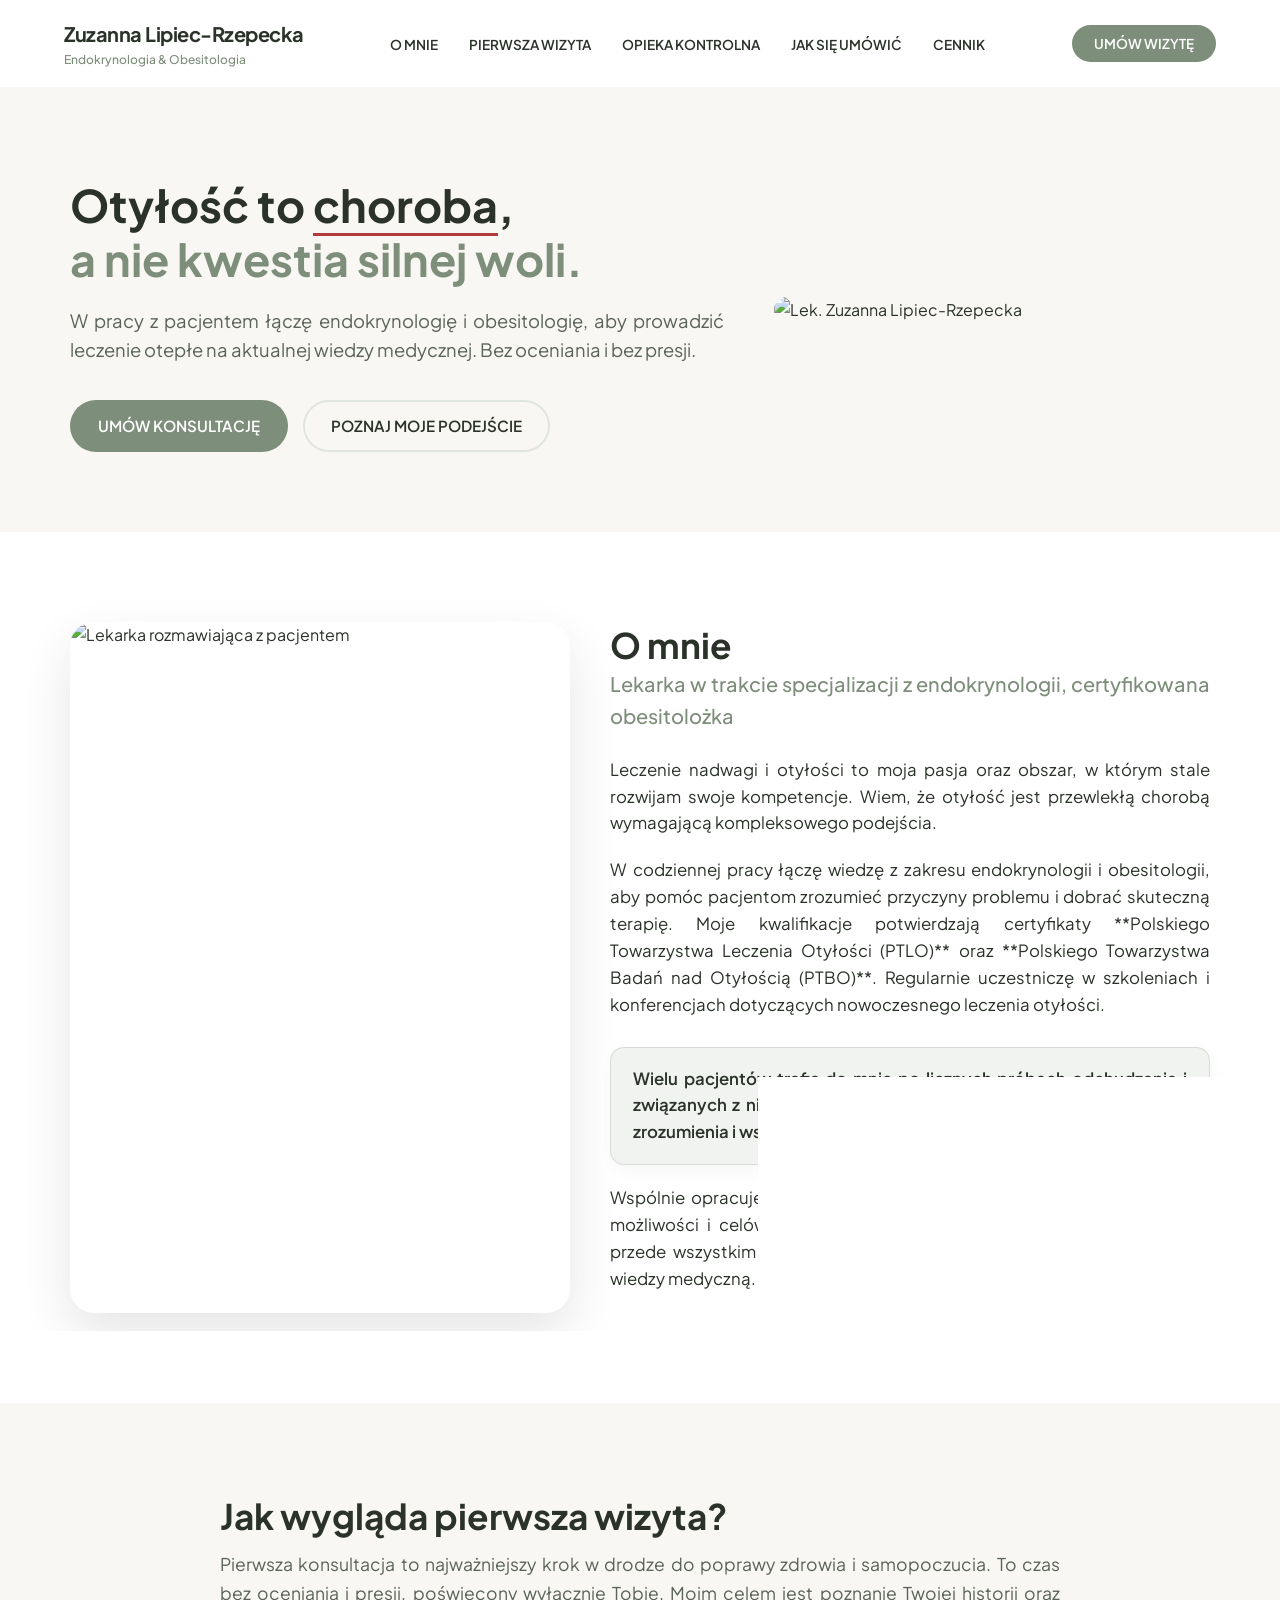
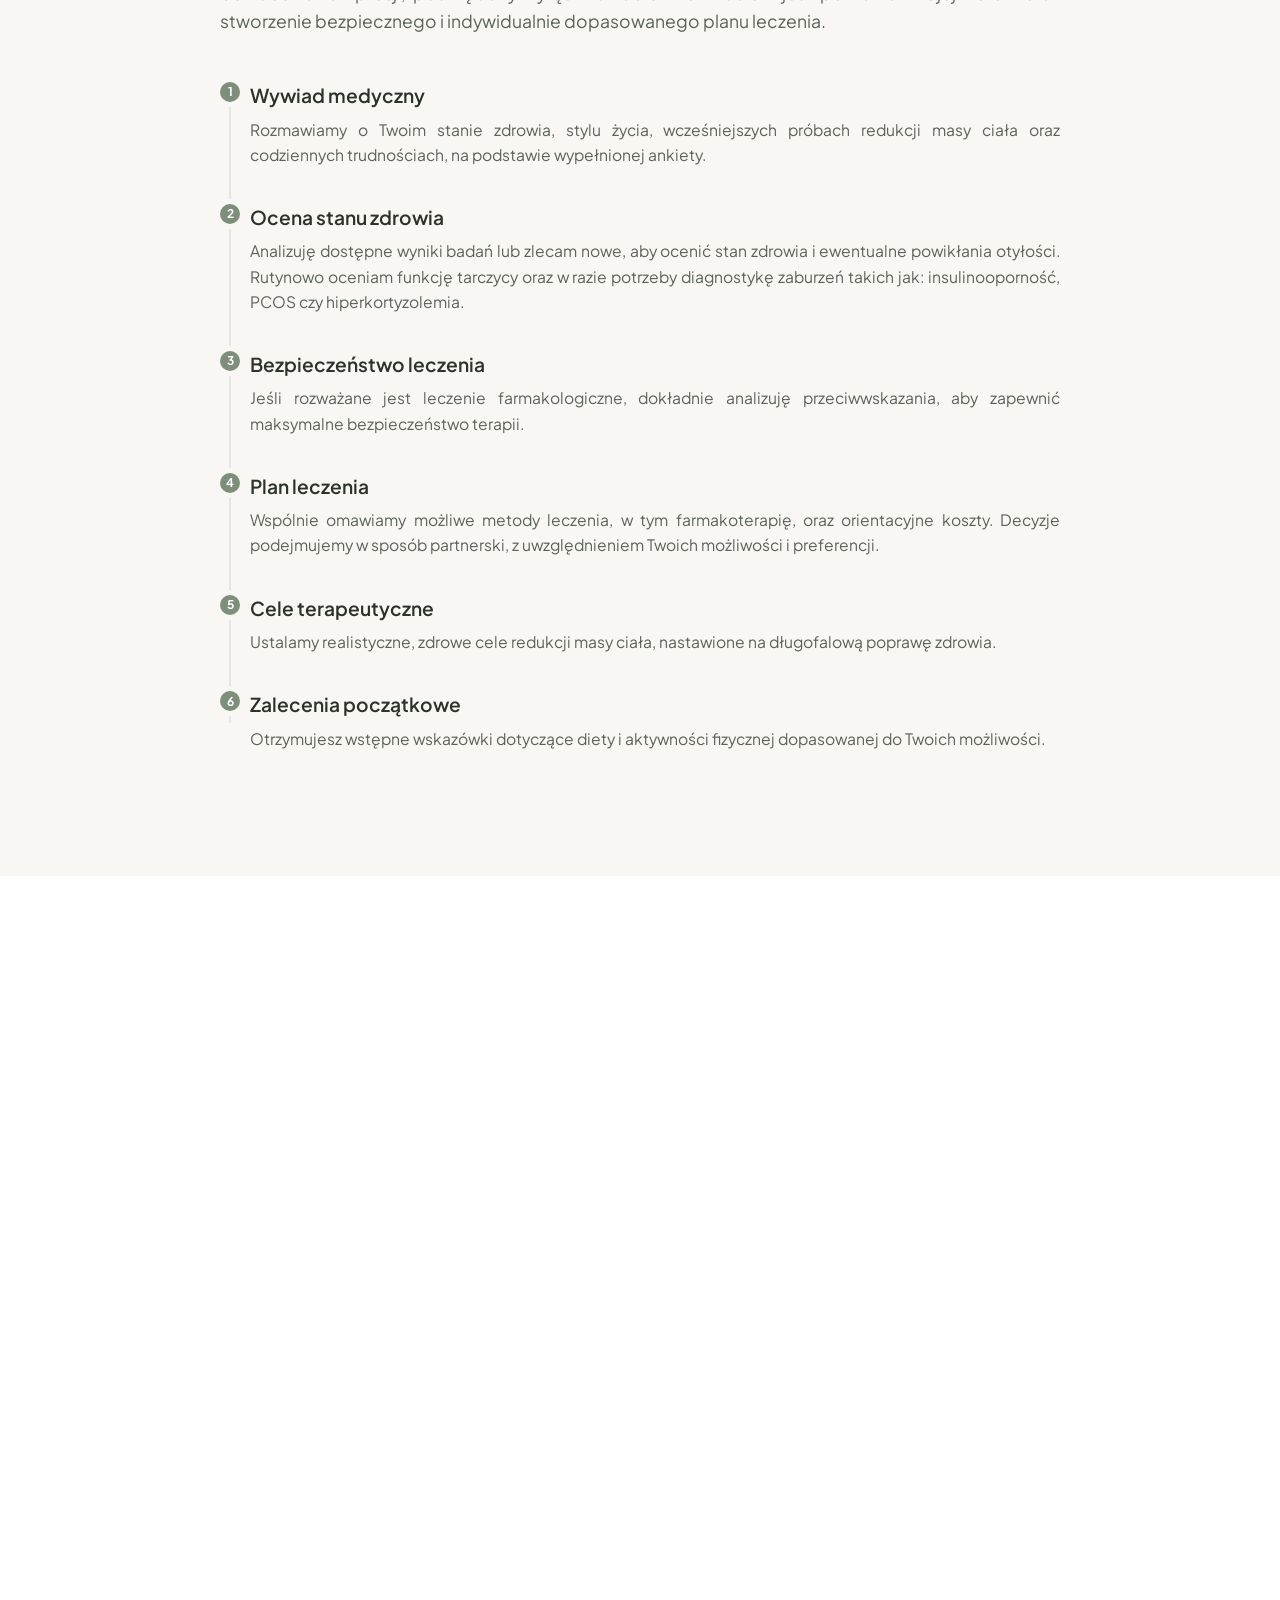
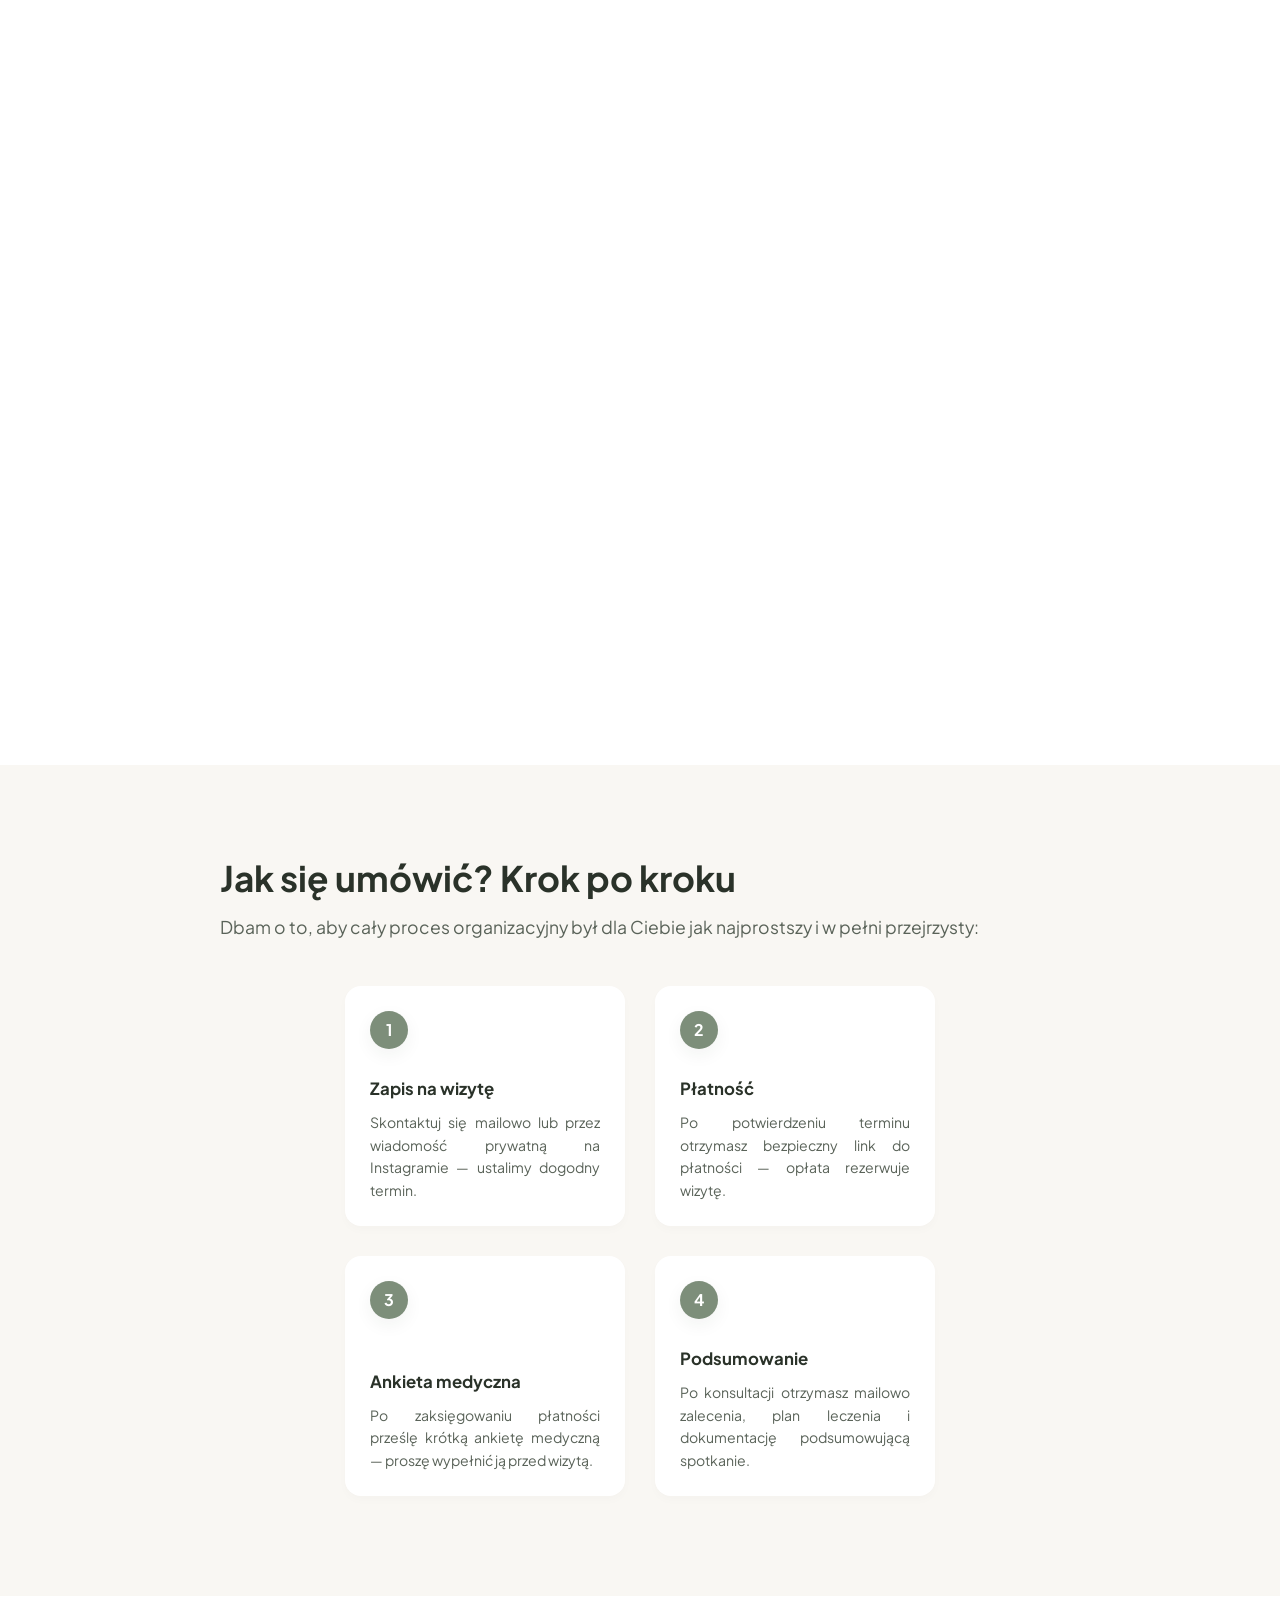
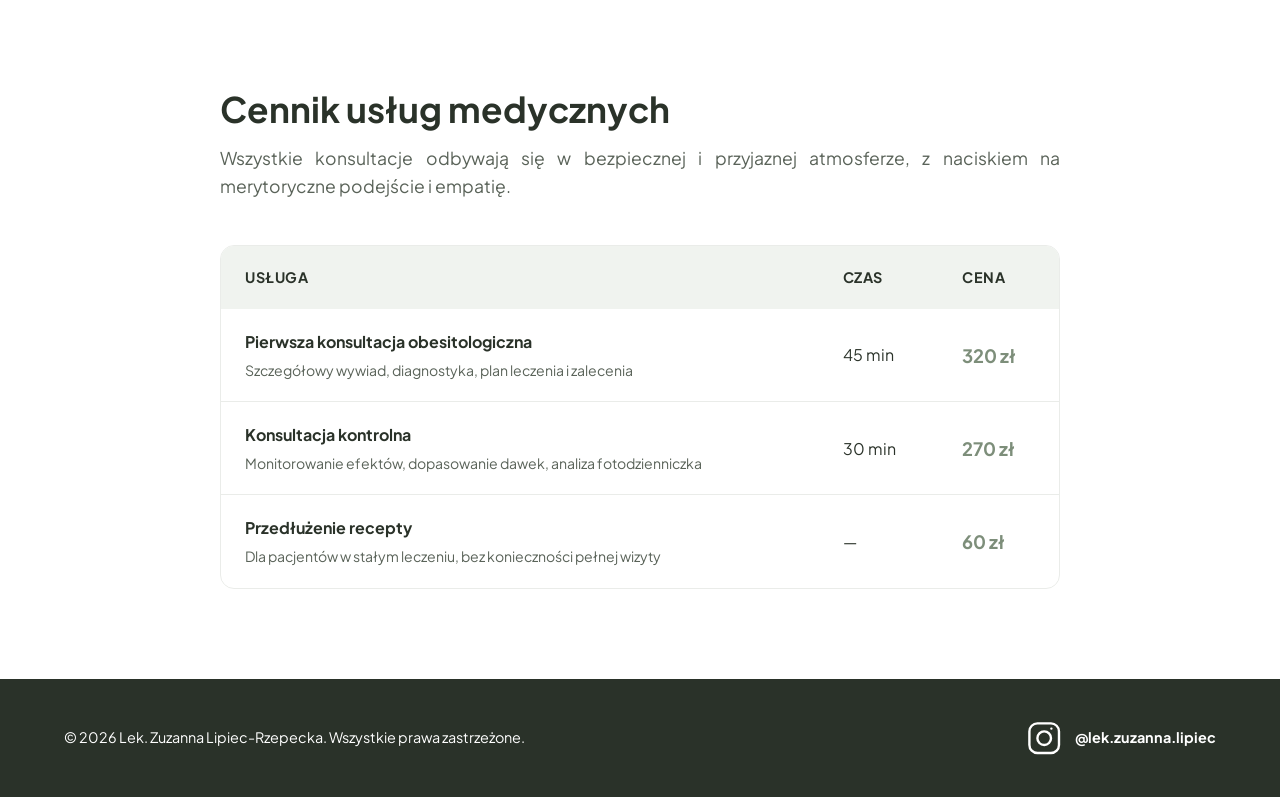
==== index.html @ a67c66d4 "Initial commit" ====
<!DOCTYPE html>
<html lang="pl">
<head>
    <meta charset="UTF-8">
    <meta name="viewport" content="width=device-width, initial-scale=1.0">
    <title>Lek. Zuzanna Lipiec-Rzepecka - Gabinet Leczenia Otyłości</title>
    <link rel="stylesheet" href="style.css">
    <!-- Nowoczesna, minimalistyczna czcionka -->
    <link href="https://fonts.googleapis.com/css2?family=Plus+Jakarta+Sans:wght@300;400;500;600;700&display=swap" rel="stylesheet">
</head>
<body>
    <div id="top"></div>

    <!-- NAWIGACJA (NAVBAR) -->
    <header class="navbar">
        <a href="#top" class="logo-link">
            <div class="logo">
                <span class="logo-main">Zuzanna Lipiec-Rzepecka</span>
                <span class="logo-sub">Endokrynologia & Obesitologia</span>
            </div>
        </a>
        <nav class="nav-links">
            <a href="#o-mnie">O MNIE</a>
            <a href="#pierwsza-wizyta">PIERWSZA WIZYTA</a>
            <a href="#wizyty-kontrolne">OPIEKA KONTROLNA</a>
            <a href="#jak-sie-umowic">JAK SIĘ UMÓWIĆ</a>
            <a href="#cennik">CENNIK</a>
        </nav>
        <button class="btn-cta alert-trigger" data-message="Napisz wiadomość na profilu @lek.zuzanna.lipiec lub wyślij e-mail, aby ustalić termin wizyty!">
            UMÓW WIZYTĘ
        </button>
    </header>

    <!-- HERO SECTION -->
    <section class="hero">
        <div class="hero-container">
            <div class="hero-text">
                <h1 class="reveal-heading">Otyłość to <span class="hero-keyword">choroba</span>,<br><span class="accent-text">a nie kwestia silnej woli.</span></h1>
                <p class="hero-subtitle">W pracy z pacjentem łączę endokrynologię i obesitologię, aby prowadzić leczenie otepłe na aktualnej wiedzy medycznej. Bez oceniania i bez presji.</p>
                <div class="hero-buttons">
                    <a href="#jak-sie-umowic" class="btn-main">UMÓW KONSULTACJĘ</a>
                    <a href="#o-mnie" class="btn-secondary">POZNAJ MOJE PODEJŚCIE</a>
                </div>
            </div>
            <div class="hero-image-box">
                <div class="image-bg-shape"></div>
                <!-- Uniwersalne zdjęcie medyczne / gabinetowe premium -->
                <img src="https://images.unsplash.com/photo-1559839734-2b71ea197ec2?auto=format&fit=crop&q=80&w=800" alt="Lek. Zuzanna Lipiec-Rzepecka" class="hero-img">
            </div>
        </div>
    </section>

    <!-- O MNIE SECTION -->
    <section id="o-mnie" class="about">
        <div class="about-container">
            <div class="about-image-box">
                <img src="https://images.unsplash.com/photo-1515378791036-0648a3ef77b2?auto=format&fit=crop&q=80&w=900" alt="Lekarka rozmawiająca z pacjentem" class="about-img">
            </div>
            <div class="about-text">
                <div>
                    <h2>O mnie</h2>
                    <h3>Lekarka w trakcie specjalizacji z endokrynologii, certyfikowana obesitolożka</h3>
                    
                    <p>Leczenie nadwagi i otyłości to moja pasja oraz obszar, w którym stale rozwijam swoje kompetencje. Wiem, że otyłość jest przewlekłą chorobą wymagającą kompleksowego podejścia.</p>
                    
                    <p>W codziennej pracy łączę wiedzę z zakresu endokrynologii i obesitologii, aby pomóc pacjentom zrozumieć przyczyny problemu i dobrać skuteczną terapię. Moje kwalifikacje potwierdzają certyfikaty **Polskiego Towarzystwa Leczenia Otyłości (PTLO)** oraz **Polskiego Towarzystwa Badań nad Otyłością (PTBO)**. Regularnie uczestniczę w szkoleniach i konferencjach dotyczących nowoczesnego leczenia otyłości.</p>
                </div>
                <div>
                    <p class="about-highlight">Wielu pacjentów trafia do mnie po licznych próbach odchudzania i związanych z nimi rozczarowaniach, dlatego stawiam na atmosferę zrozumienia i współpracy.</p>
                    
                    <p>Wspólnie opracujemy plan leczenia dopasowany do Twojego stylu życia, możliwości i celów. Moim celem jest nie tylko redukcja masy ciała, ale przede wszystkim poprawa zdrowia i jakości życia w oparciu o aktualną wiedzy medyczną.</p>
                </div>
            </div>
        </div>
    </section>

    <!-- PIERWSZA WIZYTA SECTION -->
    <section id="pierwsza-wizyta" class="first-visit">
        <div class="container-narrow">
            <div class="section-header">
                <h2>Jak wygląda pierwsza wizyta?</h2>
                <p class="section-lead">Pierwsza konsultacja to najważniejszy krok w drodze do poprawy zdrowia i samopoczucia. To czas bez oceniania i presji, poświęcony wyłącznie Tobie. Moim celem jest poznanie Twojej historii oraz stworzenie bezpiecznego i indywidualnie dopasowanego planu leczenia.</p>
            </div>

            <div class="timeline">
                <div class="timeline-item">
                    <div class="timeline-num">1</div>
                    <div class="timeline-content">
                        <h3>Wywiad medyczny</h3>
                        <p>Rozmawiamy o Twoim stanie zdrowia, stylu życia, wcześniejszych próbach redukcji masy ciała oraz codziennych trudnościach, na podstawie wypełnionej ankiety.</p>
                    </div>
                </div>

                <div class="timeline-item">
                    <div class="timeline-num">2</div>
                    <div class="timeline-content">
                        <h3>Ocena stanu zdrowia</h3>
                        <p>Analizuję dostępne wyniki badań lub zlecam nowe, aby ocenić stan zdrowia i ewentualne powikłania otyłości. Rutynowo oceniam funkcję tarczycy oraz w razie potrzeby diagnostykę zaburzeń takich jak: insulinooporność, PCOS czy hiperkortyzolemia.</p>
                    </div>
                </div>

                <div class="timeline-item">
                    <div class="timeline-num">3</div>
                    <div class="timeline-content">
                        <h3>Bezpieczeństwo leczenia</h3>
                        <p>Jeśli rozważane jest leczenie farmakologiczne, dokładnie analizuję przeciwwskazania, aby zapewnić maksymalne bezpieczeństwo terapii.</p>
                    </div>
                </div>

                <div class="timeline-item">
                    <div class="timeline-num">4</div>
                    <div class="timeline-content">
                        <h3>Plan leczenia</h3>
                        <p>Wspólnie omawiamy możliwe metody leczenia, w tym farmakoterapię, oraz orientacyjne koszty. Decyzje podejmujemy w sposób partnerski, z uwzględnieniem Twoich możliwości i preferencji.</p>
                    </div>
                </div>

                <div class="timeline-item">
                    <div class="timeline-num">5</div>
                    <div class="timeline-content">
                        <h3>Cele terapeutyczne</h3>
                        <p>Ustalamy realistyczne, zdrowe cele redukcji masy ciała, nastawione na długofalową poprawę zdrowia.</p>
                    </div>
                </div>

                <div class="timeline-item">
                    <div class="timeline-num">6</div>
                    <div class="timeline-content">
                        <h3>Zalecenia początkowe</h3>
                        <p>Otrzymujesz wstępne wskazówki dotyczące diety i aktywności fizycznej dopasowanej do Twoich możliwości.</p>
                    </div>
                </div>
            </div>
        </div>
    </section>

    <!-- WIZYTY KONTROLNE SECTION -->
    <section id="wizyty-kontrolne" class="controls">
        <div class="container-wide">
            <div class="section-header text-center">
                <h2>Konsultacje kontrolne – jak wygląda dalsza opieka?</h2>
                <p class="section-lead max-600">Leczenie otyłości to proces, który nie kończy się na jednej wizycie. To droga, w której krok po kroku towarzyszę Ci w osiąganiu trwałej zmiany zdrowia i samopoczucia.</p>
            </div>

            <div class="controls-grid">
                <div class="control-card">
                    <h4>Śledzimy Twoje postępy</h4>
                    <p>Patrzymy nie tylko na kilogramy, ale przede wszystkim na realne zmiany w sylwetce, zdrowiu i samopoczuciu.</p>
                </div>
                <div class="control-card">
                    <h4>Dopasowujemy leczenie do Ciebie</h4>
                    <p>Jeśli stosujemy leczenie farmakologiczne, na bieżąco oceniamy jego efekty i w razie potrzeby dostosowujemy dawki leków.</p>
                </div>
                <div class="control-card">
                    <h4>Dbamy o bezpieczeństwo i komfort</h4>
                    <p>Rozmawiamy o tym, jak się czujesz i reagujemy na wszystko, co wymaga uwagi, tak abyś czuł/a się zaopiekowany/a na każdym etapie.</p>
                </div>
                <div class="control-card">
                    <h4>Pracujemy nad nawykami</h4>
                    <p>Wspólnie przyglądamy się Twojemu stylowi życia i jedzeniu w praktyce, często korzystając ze zdjęć posiłków, bez oceniania, za to z konkretnym wsparciem.</p>
                </div>
                <div class="control-card">
                    <h4>Wspieramy Cię w ruchu</h4>
                    <p>Pomagamy znaleźć formę aktywności, która pasuje do Twojego życia, możliwości i tego, jak się czujesz.</p>
                </div>
                <div class="control-card">
                    <h4>Kontrolujemy wyniki badań</h4>
                    <p>Dbamy o to, aby cały proces był bezpieczny i oparty na aktualnym stanie Twojego zdrowia jeśli zachodzi taka potrzeba.</p>
                </div>
            </div>

            <!-- CZAS TRWANIA I CZĘSTOTLIWOŚĆ -->
            <div class="duration-box">
                <div class="duration-col">
                    <h5>Jak długo trwa leczenie?</h5>
                    <p>Choroba otyłościowa to schorzenie przewlekłe. Proces bezpiecznej redukcji masy ciała oraz stabilizacji metabolizmu wymaga czasu, dlatego pełny proces leczenia trwa zwykle <strong>co najmniej 12 miesięcy</strong>.</p>
                </div>
                <div class="duration-col">
                    <h5>Jak często się spotykamy?</h5>
                    <p>Częstotliwość wizyt jest zawsze dobierana w pełni indywidualnie. Standardowo na początku drogi spotykamy się <strong>co 4 tygodnie</strong>, a po ustabilizowaniu dawek leków i wypracowaniu pierwszych nawyków, wizyty odbywają się rzadziej – <strong>co około 2-3 miesiące</strong>.</p>
                </div>
            </div>
        </div>
    </section>

    <!-- JAK SIĘ UMÓWIĆ SECTION -->
    <section id="jak-sie-umowic" class="steps-to-book">
        <div class="container-narrow">
            <div class="section-header text-center">
                <h2>Jak się umówić? Krok po kroku</h2>
                <p class="section-lead">Dbam o to, aby cały proces organizacyjny był dla Ciebie jak najprostszy i w pełni przejrzysty:</p>
            </div>

            <div class="booking-steps">
                <div class="b-step">
                    <div class="b-text">
                        <h6>Zapis na wizytę</h6>
                        <p>Skontaktuj się mailowo lub przez wiadomość prywatną na Instagramie — ustalimy dogodny termin.</p>
                    </div>
                </div>
                <div class="b-step">
                    <div class="b-text">
                        <h6>Płatność</h6>
                        <p>Po potwierdzeniu terminu otrzymasz bezpieczny link do płatności — opłata rezerwuje wizytę.</p>
                    </div>
                </div>
                <div class="b-step">
                    <div class="b-text">
                        <h6>Ankieta medyczna</h6>
                        <p>Po zaksięgowaniu płatności prześlę krótką ankietę medyczną — proszę wypełnić ją przed wizytą.</p>
                    </div>
                </div>
                <div class="b-step">
                    <div class="b-text">
                        <h6>Podsumowanie</h6>
                        <p>Po konsultacji otrzymasz mailowo zalecenia, plan leczenia i dokumentację podsumowującą spotkanie.</p>
                    </div>
                </div>
            </div>
        </div>
    </section>

    <!-- CENNIK SECTION -->
    <section id="cennik" class="pricing">
        <div class="container-narrow">
            <div class="section-header text-center">
                <h2>Cennik usług medycznych</h2>
                <p class="section-lead">Wszystkie konsultacje odbywają się w bezpiecznej i przyjaznej atmosferze, z naciskiem na merytoryczne podejście i empatię.</p>
            </div>

            <div class="table-wrapper">
                <table class="pricing-table">
                    <thead>
                        <tr>
                            <th>Usługa</th>
                            <th>Czas</th>
                            <th>Cena</th>
                        </tr>
                    </thead>
                    <tbody>
                        <tr>
                            <td>
                                <strong>Pierwsza konsultacja obesitologiczna</strong>
                                <span class="table-desc">Szczegółowy wywiad, diagnostyka, plan leczenia i zalecenia</span>
                            </td>
                            <td>45 min</td>
                            <td class="price-cell">320 zł</td>
                        </tr>
                        <tr>
                            <td>
                                <strong>Konsultacja kontrolna</strong>
                                <span class="table-desc">Monitorowanie efektów, dopasowanie dawek, analiza fotodzienniczka</span>
                            </td>
                            <td>30 min</td>
                            <td class="price-cell">270 zł</td>
                        </tr>
                        <tr>
                            <td>
                                <strong>Przedłużenie recepty</strong>
                                <span class="table-desc">Dla pacjentów w stałym leczeniu, bez konieczności pełnej wizyty</span>
                            </td>
                            <td>—</td>
                            <td class="price-cell">60 zł</td>
                        </tr>
                    </tbody>
                </table>
            </div>
        </div>
    </section>

    <!-- STOPKA -->
    <footer class="footer">
        <p>&copy; 2026 Lek. Zuzanna Lipiec-Rzepecka. Wszystkie prawa zastrzeżone.</p>
        <a href="https://www.instagram.com/lek.zuzanna.lipiec/" target="_blank" rel="noopener noreferrer" class="instagram-badge">
            <span class="ig-icon" aria-hidden="true">
                <svg width="24" height="24" viewBox="0 0 24 24" fill="none" xmlns="http://www.w3.org/2000/svg">
                    <path d="M7.75 2h8.5A5.75 5.75 0 0 1 22 7.75v8.5A5.75 5.75 0 0 1 16.25 22h-8.5A5.75 5.75 0 0 1 2 16.25v-8.5A5.75 5.75 0 0 1 7.75 2Zm0 1.5A4.25 4.25 0 0 0 3.5 7.75v8.5A4.25 4.25 0 0 0 7.75 20.5h8.5a4.25 4.25 0 0 0 4.25-4.25v-8.5A4.25 4.25 0 0 0 16.25 3.5h-8.5Zm8.75 1.75a.75.75 0 1 1 0 1.5.75.75 0 0 1 0-1.5ZM12 7a5 5 0 1 1 0 10 5 5 0 0 1 0-10Zm0 1.5a3.5 3.5 0 1 0 0 7 3.5 3.5 0 0 0 0-7Z" fill="currentColor"/>
                </svg>
            </span>
            <span>
                <span class="ig-handle">@lek.zuzanna.lipiec</span>
            </span>
        </a>
    </footer>

    <script src="script.js"></script>
</body>
</html>
---- style.css ----
/* ZASADY OGÓLNE I RESET */
* {
    margin: 0;
    padding: 0;
    box-sizing: border-box;
}

:root {
    --sage-green: #7D8E7A;       /* Główny szałwiowy */
    --sage-light: #F0F3EF;       /* Bardzo jasny szałwiowy na tła */
    --warm-beige: #F9F7F3;       /* Beżowy tła hero i sekcji */
    --text-dark: #2A3229;        /* Ciemny grafit z nutą zieleni */
    --text-muted: #5A6359;       /* Stonowany jasny tekst */
    --white: #FFFFFF;
}

html {
    scroll-behavior: smooth;
}

body {
    font-family: 'Plus Jakarta Sans', sans-serif;
    background-color: var(--white);
    color: var(--text-dark);
    line-height: 1.6;
    -webkit-font-smoothing: antialiased;
}

/* KONTENERY */
.container-narrow {
    max-width: 840px;
    margin: 0 auto;
}

.container-wide {
    max-width: 1140px;
    margin: 0 auto;
}

/* SEKTA / HEADER ELEMENTY */
.section-header {
    margin-bottom: 45px;
}

.text-center {
    text-align: center;
}

.section-tag {
    display: block;
    font-size: 0.8rem;
    font-weight: 700;
    color: var(--sage-green);
    letter-spacing: 2px;
    margin-bottom: 8px;
    text-transform: uppercase;
}

h2 {
    font-size: 2.2rem;
    font-weight: 700;
    line-height: 1.3;
    color: var(--text-dark);
}

.section-lead {
    font-size: 1.1rem;
    color: var(--text-muted);
    margin-top: 12px;
}

/* Center section headings globally */
section h2,
section h3,
.section-header h2,
.section-header h3 {
    text-align: center;
}

.max-600 {
    max-width: 650px;
    margin-left: auto;
    margin-right: auto;
}

/* NAVBAR */
.navbar {
    display: flex;
    justify-content: space-between;
    align-items: center;
    padding: 18px 5%;
    background-color: var(--white);
    position: sticky;
    top: 0;
    z-index: 1000;
    border-bottom: 1px solid rgba(0,0,0,0.04);
}

a.logo-link {
    display: inline-flex;
    flex-direction: column;
    text-decoration: none;
    color: inherit;
    cursor: pointer;
}

.logo {
    display: flex;
    flex-direction: column;
}

.logo-main,
.logo-sub {
    cursor: default;
}

.logo-main {
    font-size: 1.25rem;
    font-weight: 700;
    color: var(--text-dark);
    letter-spacing: -0.5px;
}

.logo-sub {
    font-size: 0.75rem;
    color: var(--sage-green);
    font-weight: 500;
}

.nav-links a {
    text-decoration: none;
    color: var(--text-dark);
    font-size: 0.85rem;
    font-weight: 600;
    margin: 0 14px;
    transition: color 0.2s;
}

.nav-links a:hover {
    color: var(--sage-green);
}

/* BUTTONS */
button, .btn-main, .btn-secondary {
    font-family: inherit;
    font-weight: 600;
    border-radius: 30px;
    cursor: pointer;
    transition: all 0.25s ease;
    text-decoration: none;
    display: inline-block;
}

.btn-cta {
    background-color: var(--sage-green);
    color: var(--white);
    border: none;
    padding: 10px 22px;
    font-size: 0.85rem;
}

.btn-cta:hover {
    background-color: var(--text-dark);
}

.btn-main {
    background-color: var(--sage-green);
    color: var(--white);
    padding: 14px 28px;
    font-size: 0.95rem;
}

.btn-main:hover {
    background-color: var(--text-dark);
    transform: translateY(-1px);
}

.btn-secondary {
    background-color: transparent;
    color: var(--text-dark);
    border: 2px solid #E1E5E0;
    padding: 12px 26px;
    font-size: 0.95rem;
}

.btn-secondary:hover {
    background-color: #E1E5E0;
}

/* HERO SECTION */
.hero {
    background-color: var(--warm-beige);
    padding: 80px 5%;

}

@keyframes heroFadeIn {
    from {
        opacity: 0;
        transform: translateY(24px);
    }
    to {
        opacity: 1;
        transform: translateY(0);
    }
}

/* Reveal-on-scroll helpers (use JS to add .reveal--visible with stagger) */
.reveal-item {
    opacity: 0;
    transform: translateY(24px);
}

.reveal-item.reveal--visible {
    animation: heroFadeIn 0.85s ease-out forwards;
}

.hero-container {
    max-width: 1140px;
    margin: 0 auto;
    display: flex;
    align-items: center;
    gap: 50px;
}

.hero-text {
    flex: 1.2;
}

.hero-tag {
    font-size: 0.85rem;
    font-weight: 700;
    color: var(--sage-green);
    letter-spacing: 1.5px;
}

.hero-text h1 {
    font-size: 2.8rem;
    font-weight: 700;
    line-height: 1.2;
    margin-top: 10px;
    margin-bottom: 20px;
}

.hero-text .accent-text {
    color: var(--sage-green);
    opacity: 0;
    display: inline-block;
}

.hero-text .hero-keyword {
    position: relative;
    display: inline-block;
    font-weight: 700;
    color: var(--text-dark);
}

.hero-text .hero-keyword::after {
    content: '';
    position: absolute;
    left: 0;
    bottom: -4px;
    width: 100%;
    height: 3px;
    background: #B33A3A;
    transform: scaleX(0);
    transform-origin: left center;
    transition: transform 1s ease-out 0.85s;
    will-change: transform;
}

.hero-container.reveal--visible .hero-keyword::after {
    transform: scaleX(1);
}

.hero-text .accent-text.reveal--visible {
    animation: heroFadeIn 0.95s ease-out forwards;
}

.hero-container.reveal--visible {
    animation-duration: 1s;
}

.hero-subtitle {
    font-size: 1.15rem;
    color: var(--text-muted);
    margin-bottom: 35px;
}

.hero-buttons {
    display: flex;
    gap: 15px;
}

.hero-image-box {
    flex: 0.8;
    position: relative;
}

.hero-img {
    width: 100%;
    height: 400px;
    object-fit: cover;
    border-radius: 20px;
    z-index: 2;
    position: relative;
}



/* ABOUT SECTION */
.about {
    padding: 90px 5%;
    background-color: var(--white);
}

.about-container {
    display: grid;
    grid-template-columns: minmax(280px, 1fr) minmax(420px, 1.2fr);
    gap: 40px;
    max-width: 1140px;
    margin: 0 auto;
    align-items: stretch;
}

.about-image-box {
    display: flex;
    flex-direction: column;
    gap: 20px;
    align-items: stretch;
}

.about-img {
    width: 100%;
    display: block;
    border-radius: 24px;
    object-fit: cover;
    min-height: 420px;
    height: 100%;
    box-shadow: 0 22px 50px rgba(42, 50, 41, 0.12);
}

.about-text {
    text-align: justify;
}

.about-text h3 {
    font-size: 1.25rem;
    color: var(--sage-green);
    font-weight: 500;
    margin-bottom: 25px;
}

.about-text p {
    margin-bottom: 20px;
    color: var(--text-dark);
    font-size: 1.05rem;
}

@media (max-width: 900px) {
    .about-container {
        grid-template-columns: 1fr;
    }

    .about-img {
        min-height: 260px;
    }
}

/* Wyjustuj tekst w sekcjach (paragrafy, leady, listy, nagłówki) */
section h2,
section h3,
.section-header h2,
.section-header h3,
section p,
section .section-lead,
section li,
.hero-subtitle,
.about-text p,
.timeline-content p,
.b-text p,
.control-card p,
.section-lead {
    text-align: justify;
    text-justify: inter-word;
}

.about-highlight {
    font-weight: 600;
    margin: 28px 0;
    font-size: 1.06rem;
    display: block;
    width: 100%;
    box-sizing: border-box;
    padding: 18px 22px;
    border-radius: 14px;
    background-color: rgba(122,139,115,0.10); /* głębsza szałwia */
    color: var(--text-dark);
    border: 1px solid rgba(122,139,115,0.22);
    box-shadow: 0 6px 18px rgba(42,50,41,0.04);
    transition: transform 0.18s ease, box-shadow 0.18s ease;
}
.about-highlight:hover {
    transform: translateY(-3px);
    box-shadow: 0 12px 30px rgba(42,50,41,0.08);
}

/* Instagram Badge UI */
.instagram-badge {
    display: inline-flex;
    align-items: center;
    gap: 12px;
    padding: 0;
    margin: 0;
    max-width: none;
    color: var(--white);
    text-decoration: none;
}

.instagram-badge:hover {
    background-color: transparent;
    text-decoration: underline;
    color: #F4F4F4;
}

.ig-icon {
    display: inline-flex;
    align-items: center;
    justify-content: center;
    width: 2.4rem;
    height: 2.4rem;
    color: var(--white);
}

.ig-icon svg {
    width: 100%;
    height: 100%;
}

.ig-handle {
    display: block;
    font-weight: 700;
    color: var(--white);
}

.ig-followers {
    display: inline-block;
    font-size: 0.8rem;
    background-color: var(--sage-green);
    color: var(--white);
    padding: 2px 10px;
    border-radius: 20px;
    font-weight: 600;
    margin-bottom: 8px;
}

/* FIRST VISIT (TIMELINE) */
.first-visit {
    padding: 90px 5%;
    background-color: var(--warm-beige);
}

.timeline {
    position: relative;
    padding-left: 30px;
    margin-top: 40px;
}

.timeline::before {
    content: '';
    position: absolute;
    left: 9px;
    top: 5px;
    width: 2px;
    height: 95%;
    background-color: #E2E8E1;
}

.timeline-item {
    position: relative;
    margin-bottom: 35px;
}

.timeline-num {
    position: absolute;
    left: -30px;
    top: 2px;
    width: 20px;
    height: 20px;
    background-color: var(--sage-green);
    color: var(--white);
    border-radius: 50%;
    display: flex;
    align-items: center;
    justify-content: center;
    font-size: 0.75rem;
    font-weight: 700;
    box-shadow: 0 0 0 5px var(--warm-beige);
}

.timeline-content h3 {
    font-size: 1.2rem;
    font-weight: 600;
    margin-bottom: 6px;
}

.timeline-content p {
    color: var(--text-muted);
    font-size: 0.98rem;
}

/* CONTROLS (WIZYTY KONTROLNE) */
.controls {
    padding: 90px 5%;
    background-color: var(--white);
     max-width: 840px; /* Match the width of .about-text */
     margin: 0 auto; /* Center the controls section */
}

.controls-grid {
    display: grid;
    grid-template-columns: repeat(auto-fit, minmax(320px, 1fr));
    gap: 25px;
    margin-top: 40px;
}

.control-card {
    background-color: var(--sage-light);
    padding: 30px;
    border-radius: 16px;
    transition: transform 0.2s;
}

.control-card:hover {
    transform: translateY(-3px);
}

.control-card h4 {
    font-size: 1.15rem;
    font-weight: 700;
    margin-bottom: 10px;
}

.control-card p {
    font-size: 0.95rem;
    color: var(--text-muted);
}

/* DURATION BOX */
.duration-box {
    margin-top: 60px;
    background-color: var(--text-dark);
    color: var(--white);
    padding: 40px;
    border-radius: 20px;
    display: flex;
    gap: 40px;
}

.duration-col {
    flex: 1;
}

.duration-col h5 {
    font-size: 1.2rem;
    color: var(--sage-light);
    margin-bottom: 12px;
    font-weight: 600;
}

.duration-col p {
    font-size: 0.95rem;
    opacity: 0.9;
}

/* STEPS TO BOOK (JAK SIĘ UMÓWIĆ) */
.steps-to-book {
    padding: 90px 5%;
    background-color: var(--warm-beige);
}

.booking-steps {
    margin: 40px auto 0;
    width: min(100%, 1160px);
    display: grid;
    grid-template-columns: repeat(auto-fit, minmax(240px, 280px));
    justify-content: center;
    justify-items: center;
    gap: 30px;
    align-items: stretch;
    padding-bottom: 10px;
}

/* Numeracja kafelków (1,2,3...) */
.booking-steps {
    counter-reset: booking-step;
}

.b-step::before {
    counter-increment: booking-step;
    content: counter(booking-step);
    display: inline-flex;
    width: 38px;
    height: 38px;
    align-items: center;
    justify-content: center;
    border-radius: 50%;
    background: var(--sage-green);
    color: var(--white);
    font-weight: 700;
    margin-bottom: 12px;
    font-size: 1rem;
    box-shadow: 0 6px 18px rgba(42,50,41,0.06);
    align-self: flex-start;
}

.b-step {
    background: var(--white);
    padding: 25px;
    border-radius: 16px;
    box-shadow: 0 4px 10px rgba(0,0,0,0.02);
    display: flex;
    flex-direction: column;
    justify-content: space-between;
    width: 100%;
    min-height: 240px;
    text-align: left;
}

@media (max-width: 1200px) {
    .booking-steps {
        grid-template-columns: repeat(auto-fit, minmax(220px, 260px));
    }
}

@media (max-width: 900px) {
    .booking-steps {
        grid-template-columns: repeat(auto-fit, minmax(200px, 220px));
    }
}

.b-num {
    display: inline-block;
    font-size: 1.3rem;
    font-weight: 700;
    color: var(--sage-green);
    margin-bottom: 15px;
}

.b-text h6 {
    font-size: 1.05rem;
    font-weight: 700;
    margin-bottom: 8px;
}

.b-text p {
    font-size: 0.88rem;
    color: var(--text-muted);
}

/* Wyjustuj tekst w kafelkach z krokami */
.b-text {
    text-align: justify;
    text-justify: inter-word;
}

/* PRICING (CENNIK) */
.pricing {
    padding: 90px 5%;
    background-color: var(--white);
}

.table-wrapper {
    margin-top: 35px;
    border: 1px solid #EAECE9;
    border-radius: 14px;
    overflow: hidden;
}

.pricing-table {
    width: 100%;
    border-collapse: collapse;
    text-align: left;
}

.pricing-table th, .pricing-table td {
    padding: 20px 24px;
}

.pricing-table th {
    background-color: var(--sage-light);
    font-weight: 700;
    font-size: 0.9rem;
    text-transform: uppercase;
    letter-spacing: 0.5px;
}

.pricing-table tr {
    border-bottom: 1px solid #EAECE9;
}

.pricing-table tr:last-child {
    border-bottom: none;
}

.table-desc {
    display: block;
    font-size: 0.88rem;
    color: var(--text-muted);
    margin-top: 4px;
    font-weight: 400;
}

.price-cell {
    font-weight: 700;
    font-size: 1.15rem;
    color: var(--sage-green);
}

/* FOOTER */
.footer {
    background-color: var(--text-dark);
    color: var(--white);
    display: flex;
    justify-content: space-between;
    align-items: center;
    flex-wrap: wrap;
    gap: 20px;
    padding: 40px 5%;
    font-size: 0.9rem;
}

.footer p {
    margin: 0;
    text-align: left;
}

.footer .instagram-badge {
    margin: 0;
}

@media (max-width: 700px) {
    .footer {
        flex-direction: column;
        align-items: center;
        text-align: center;
    }

    .footer p {
        text-align: center;
    }

    .footer .instagram-badge {
        width: 100%;
        justify-content: center;
    }
}

/* MEDIA QUERIES (RESPONSYWNOŚĆ) */
@media (max-width: 900px) {
    .navbar {
        flex-direction: column;
        gap: 15px;
    }
    .nav-links {
        display: flex;
        flex-wrap: wrap;
        justify-content: center;
        gap: 10px;
    }
    .hero-container {
        flex-direction: column;
        text-align: center;
    }
    .hero-buttons {
        justify-content: center;
    }
    .duration-box {
        flex-direction: column;
        gap: 25px;
    }
}
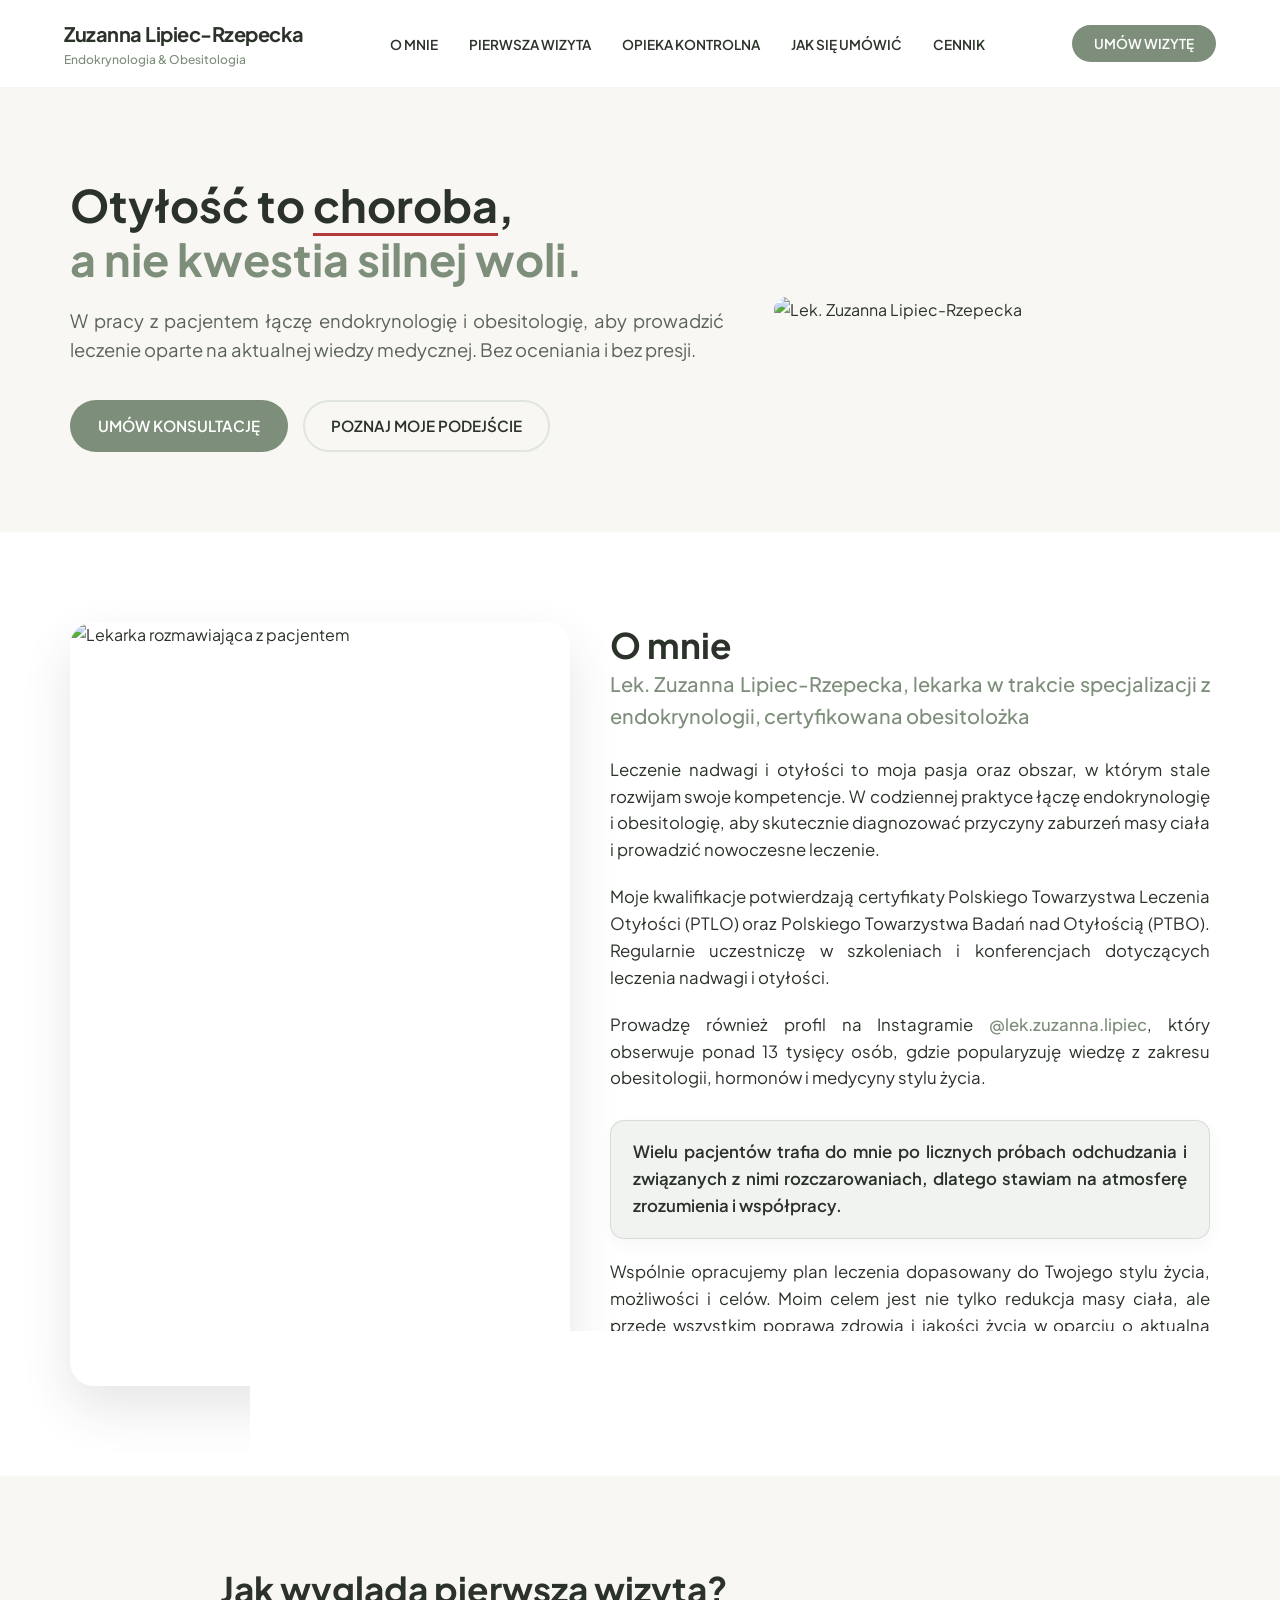
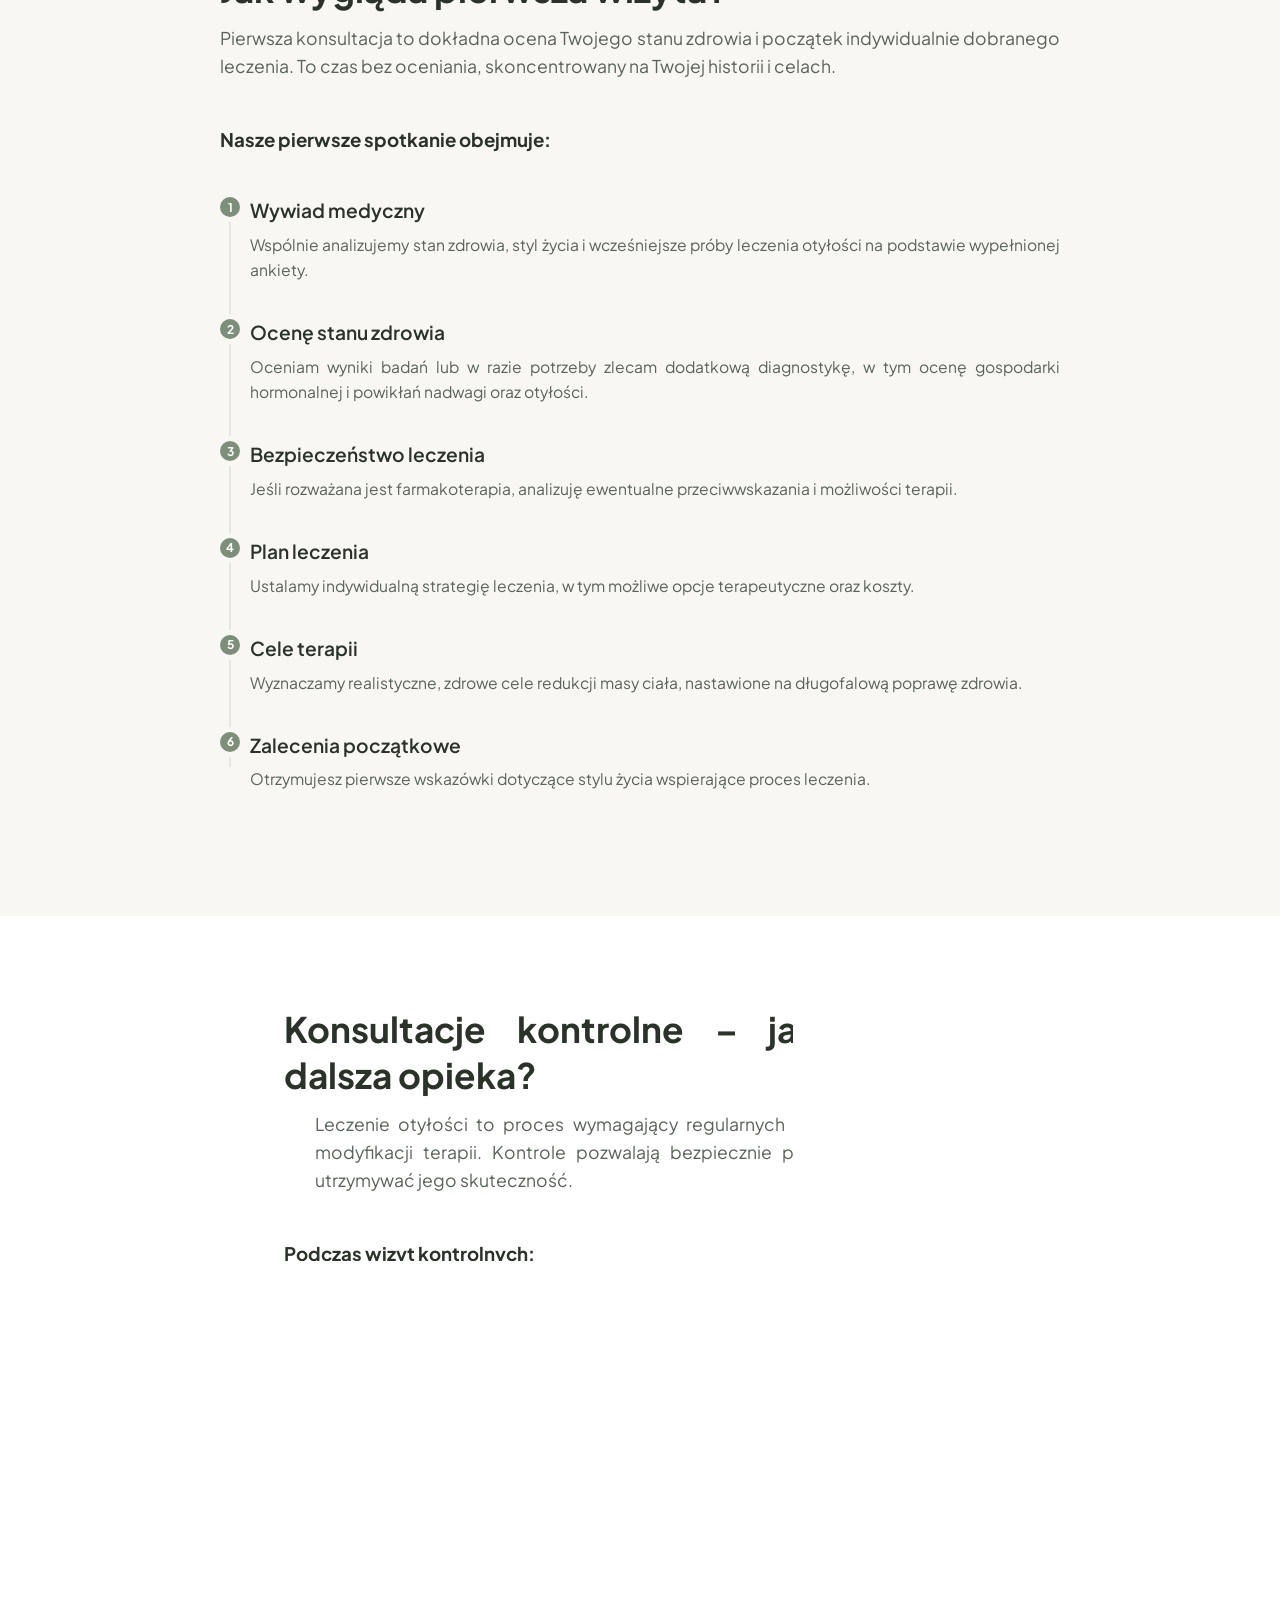
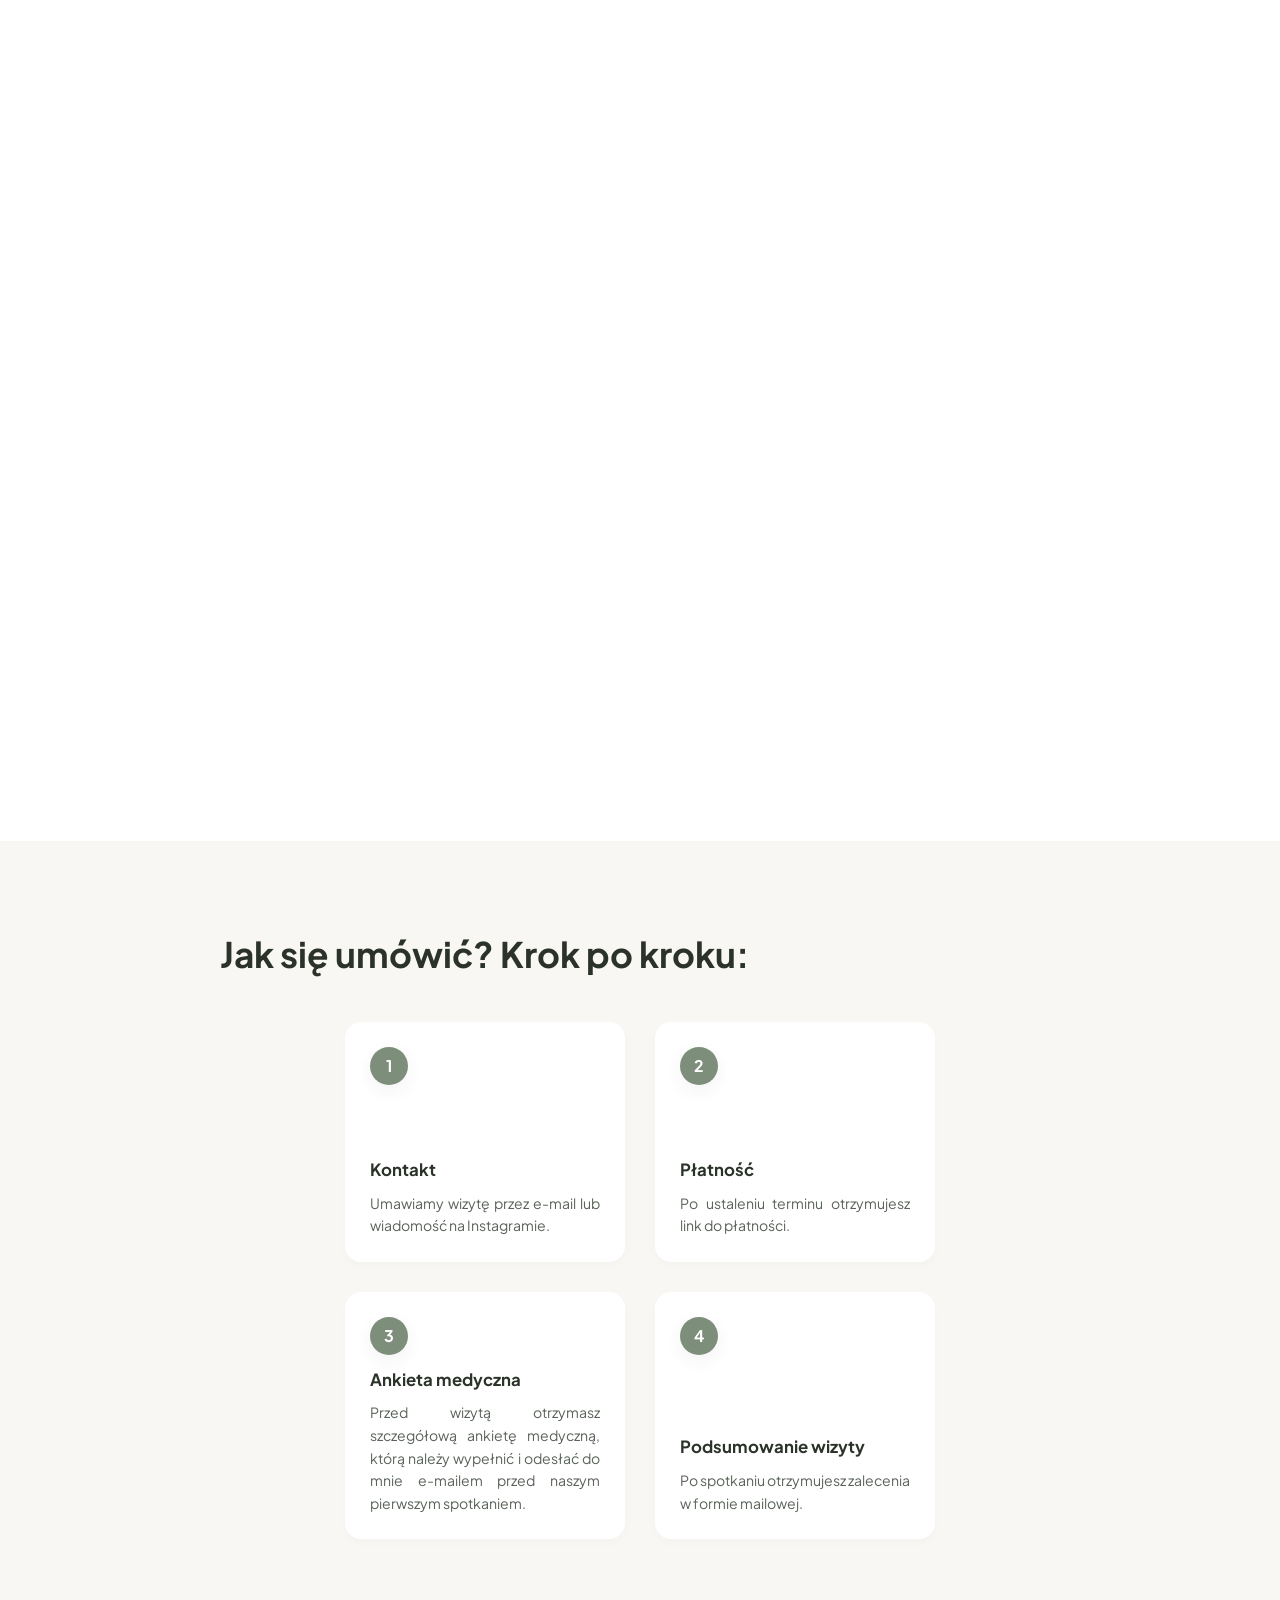
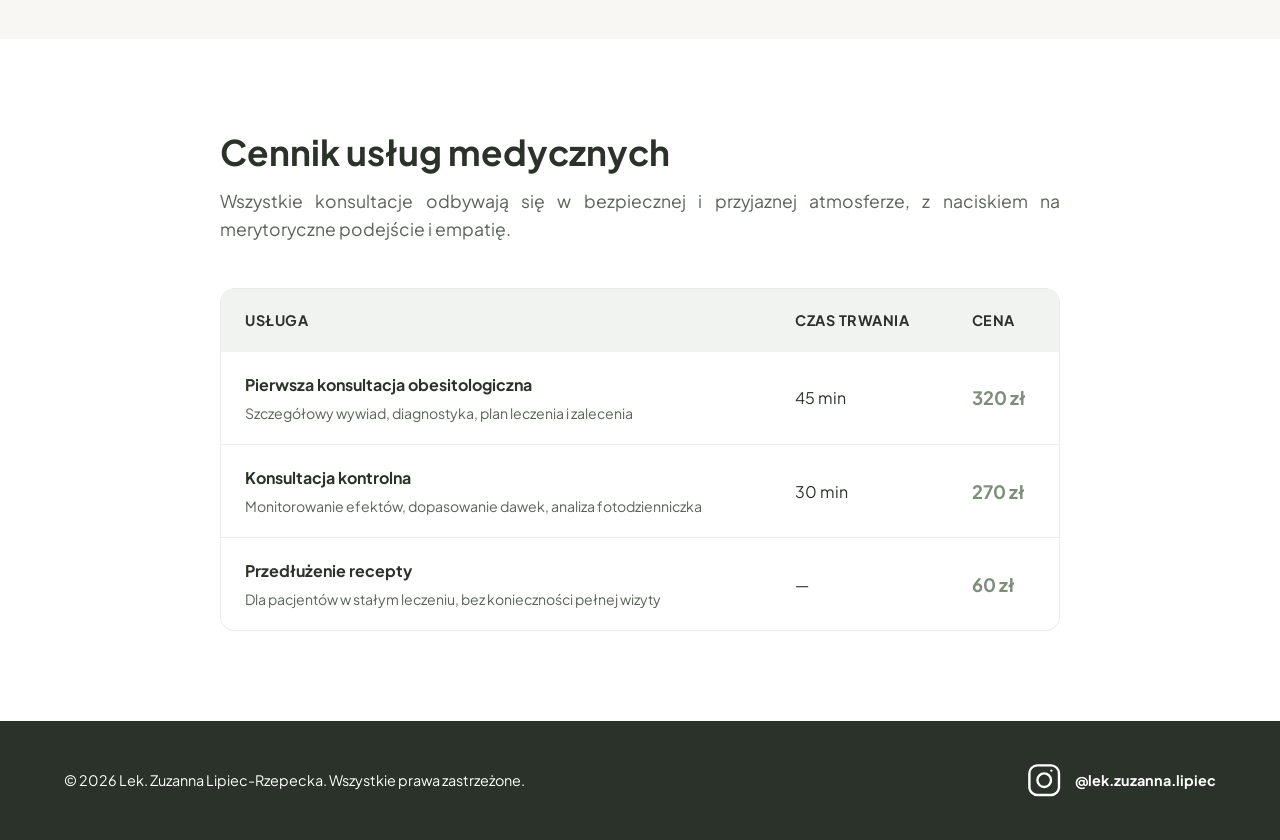
==== commit ab1db260: "Aktualizacja treści na stronie głównej" ====
--- a/index.html
+++ b/index.html
@@ -36,7 +36,7 @@
         <div class="hero-container">
             <div class="hero-text">
                 <h1 class="reveal-heading">Otyłość to <span class="hero-keyword">choroba</span>,<br><span class="accent-text">a nie kwestia silnej woli.</span></h1>
-                <p class="hero-subtitle">W pracy z pacjentem łączę endokrynologię i obesitologię, aby prowadzić leczenie otepłe na aktualnej wiedzy medycznej. Bez oceniania i bez presji.</p>
+                <p class="hero-subtitle">W pracy z pacjentem łączę endokrynologię i obesitologię, aby prowadzić leczenie oparte na aktualnej wiedzy medycznej. Bez oceniania i bez presji.</p>
                 <div class="hero-buttons">
                     <a href="#jak-sie-umowic" class="btn-main">UMÓW KONSULTACJĘ</a>
                     <a href="#o-mnie" class="btn-secondary">POZNAJ MOJE PODEJŚCIE</a>
@@ -59,16 +59,18 @@
             <div class="about-text">
                 <div>
                     <h2>O mnie</h2>
-                    <h3>Lekarka w trakcie specjalizacji z endokrynologii, certyfikowana obesitolożka</h3>
+                    <h3>Lek. Zuzanna Lipiec-Rzepecka, lekarka w trakcie specjalizacji z endokrynologii, certyfikowana obesitolożka</h3>
                     
-                    <p>Leczenie nadwagi i otyłości to moja pasja oraz obszar, w którym stale rozwijam swoje kompetencje. Wiem, że otyłość jest przewlekłą chorobą wymagającą kompleksowego podejścia.</p>
+                    <p>Leczenie nadwagi i otyłości to moja pasja oraz obszar, w którym stale rozwijam swoje kompetencje. W codziennej praktyce łączę endokrynologię i obesitologię, aby skutecznie diagnozować przyczyny zaburzeń masy ciała i prowadzić nowoczesne leczenie.</p>
                     
-                    <p>W codziennej pracy łączę wiedzę z zakresu endokrynologii i obesitologii, aby pomóc pacjentom zrozumieć przyczyny problemu i dobrać skuteczną terapię. Moje kwalifikacje potwierdzają certyfikaty **Polskiego Towarzystwa Leczenia Otyłości (PTLO)** oraz **Polskiego Towarzystwa Badań nad Otyłością (PTBO)**. Regularnie uczestniczę w szkoleniach i konferencjach dotyczących nowoczesnego leczenia otyłości.</p>
+                    <p>Moje kwalifikacje potwierdzają certyfikaty Polskiego Towarzystwa Leczenia Otyłości (PTLO) oraz Polskiego Towarzystwa Badań nad Otyłością (PTBO). Regularnie uczestniczę w szkoleniach i konferencjach dotyczących leczenia nadwagi i otyłości.</p>
+
+                    <p>Prowadzę również profil na Instagramie <a href="https://www.instagram.com/lek.zuzanna.lipiec/" target="_blank">@lek.zuzanna.lipiec</a>, który obserwuje ponad 13 tysięcy osób, gdzie popularyzuję wiedzę z zakresu obesitologii, hormonów i medycyny stylu życia.</p>
                 </div>
                 <div>
                     <p class="about-highlight">Wielu pacjentów trafia do mnie po licznych próbach odchudzania i związanych z nimi rozczarowaniach, dlatego stawiam na atmosferę zrozumienia i współpracy.</p>
                     
-                    <p>Wspólnie opracujemy plan leczenia dopasowany do Twojego stylu życia, możliwości i celów. Moim celem jest nie tylko redukcja masy ciała, ale przede wszystkim poprawa zdrowia i jakości życia w oparciu o aktualną wiedzy medyczną.</p>
+                    <p>Wspólnie opracujemy plan leczenia dopasowany do Twojego stylu życia, możliwości i celów. Moim celem jest nie tylko redukcja masy ciała, ale przede wszystkim poprawa zdrowia i jakości życia w oparciu o aktualną wiedzę medyczną.</p>
                 </div>
             </div>
         </div>
@@ -79,23 +81,24 @@
         <div class="container-narrow">
             <div class="section-header">
                 <h2>Jak wygląda pierwsza wizyta?</h2>
-                <p class="section-lead">Pierwsza konsultacja to najważniejszy krok w drodze do poprawy zdrowia i samopoczucia. To czas bez oceniania i presji, poświęcony wyłącznie Tobie. Moim celem jest poznanie Twojej historii oraz stworzenie bezpiecznego i indywidualnie dopasowanego planu leczenia.</p>
-            </div>
-
+                <p class="section-lead">Pierwsza konsultacja to dokładna ocena Twojego stanu zdrowia i początek indywidualnie dobranego leczenia. To czas bez oceniania, skoncentrowany na Twojej historii i celach.</p>
+            </div>
+
+            <h3>Nasze pierwsze spotkanie obejmuje:</h3>
             <div class="timeline">
                 <div class="timeline-item">
                     <div class="timeline-num">1</div>
                     <div class="timeline-content">
                         <h3>Wywiad medyczny</h3>
-                        <p>Rozmawiamy o Twoim stanie zdrowia, stylu życia, wcześniejszych próbach redukcji masy ciała oraz codziennych trudnościach, na podstawie wypełnionej ankiety.</p>
+                        <p>Wspólnie analizujemy stan zdrowia, styl życia i wcześniejsze próby leczenia otyłości na podstawie wypełnionej ankiety.</p>
                     </div>
                 </div>
 
                 <div class="timeline-item">
                     <div class="timeline-num">2</div>
                     <div class="timeline-content">
-                        <h3>Ocena stanu zdrowia</h3>
-                        <p>Analizuję dostępne wyniki badań lub zlecam nowe, aby ocenić stan zdrowia i ewentualne powikłania otyłości. Rutynowo oceniam funkcję tarczycy oraz w razie potrzeby diagnostykę zaburzeń takich jak: insulinooporność, PCOS czy hiperkortyzolemia.</p>
+                        <h3>Ocenę stanu zdrowia</h3>
+                        <p>Oceniam wyniki badań lub w razie potrzeby zlecam dodatkową diagnostykę, w tym ocenę gospodarki hormonalnej i powikłań nadwagi oraz otyłości.</p>
                     </div>
                 </div>
 
@@ -103,7 +106,7 @@
                     <div class="timeline-num">3</div>
                     <div class="timeline-content">
                         <h3>Bezpieczeństwo leczenia</h3>
-                        <p>Jeśli rozważane jest leczenie farmakologiczne, dokładnie analizuję przeciwwskazania, aby zapewnić maksymalne bezpieczeństwo terapii.</p>
+                        <p>Jeśli rozważana jest farmakoterapia, analizuję ewentualne przeciwwskazania i możliwości terapii.</p>
                     </div>
                 </div>
 
@@ -111,15 +114,15 @@
                     <div class="timeline-num">4</div>
                     <div class="timeline-content">
                         <h3>Plan leczenia</h3>
-                        <p>Wspólnie omawiamy możliwe metody leczenia, w tym farmakoterapię, oraz orientacyjne koszty. Decyzje podejmujemy w sposób partnerski, z uwzględnieniem Twoich możliwości i preferencji.</p>
+                        <p>Ustalamy indywidualną strategię leczenia, w tym możliwe opcje terapeutyczne oraz koszty.</p>
                     </div>
                 </div>
 
                 <div class="timeline-item">
                     <div class="timeline-num">5</div>
                     <div class="timeline-content">
-                        <h3>Cele terapeutyczne</h3>
-                        <p>Ustalamy realistyczne, zdrowe cele redukcji masy ciała, nastawione na długofalową poprawę zdrowia.</p>
+                        <h3>Cele terapii</h3>
+                        <p>Wyznaczamy realistyczne, zdrowe cele redukcji masy ciała, nastawione na długofalową poprawę zdrowia.</p>
                     </div>
                 </div>
 
@@ -127,7 +130,7 @@
                     <div class="timeline-num">6</div>
                     <div class="timeline-content">
                         <h3>Zalecenia początkowe</h3>
-                        <p>Otrzymujesz wstępne wskazówki dotyczące diety i aktywności fizycznej dopasowanej do Twoich możliwości.</p>
+                        <p>Otrzymujesz pierwsze wskazówki dotyczące stylu życia wspierające proces leczenia.</p>
                     </div>
                 </div>
             </div>
@@ -139,33 +142,34 @@
         <div class="container-wide">
             <div class="section-header text-center">
                 <h2>Konsultacje kontrolne – jak wygląda dalsza opieka?</h2>
-                <p class="section-lead max-600">Leczenie otyłości to proces, który nie kończy się na jednej wizycie. To droga, w której krok po kroku towarzyszę Ci w osiąganiu trwałej zmiany zdrowia i samopoczucia.</p>
-            </div>
-
+                <p class="section-lead max-600">Leczenie otyłości to proces wymagający regularnych wizyt i stopniowych modyfikacji terapii. Kontrole pozwalają bezpiecznie prowadzić leczenie i utrzymywać jego skuteczność.</p>
+            </div>
+
+            <h3>Podczas wizyt kontrolnych:</h3>
             <div class="controls-grid">
                 <div class="control-card">
-                    <h4>Śledzimy Twoje postępy</h4>
-                    <p>Patrzymy nie tylko na kilogramy, ale przede wszystkim na realne zmiany w sylwetce, zdrowiu i samopoczuciu.</p>
-                </div>
-                <div class="control-card">
-                    <h4>Dopasowujemy leczenie do Ciebie</h4>
+                    <h4>Monitorujemy postępy</h4>
+                    <p>Analizujemy zmiany masy ciała, obwodów i samopoczucia.</p>
+                </div>
+                <div class="control-card">
+                    <h4>Dopasowujemy leczenie</h4>
                     <p>Jeśli stosujemy leczenie farmakologiczne, na bieżąco oceniamy jego efekty i w razie potrzeby dostosowujemy dawki leków.</p>
                 </div>
                 <div class="control-card">
-                    <h4>Dbamy o bezpieczeństwo i komfort</h4>
-                    <p>Rozmawiamy o tym, jak się czujesz i reagujemy na wszystko, co wymaga uwagi, tak abyś czuł/a się zaopiekowany/a na każdym etapie.</p>
+                    <h4>Dbamy o bezpieczeństwo</h4>
+                    <p>Omawiamy reakcję organizmu i ewentualne działania niepożądane.</p>
                 </div>
                 <div class="control-card">
                     <h4>Pracujemy nad nawykami</h4>
                     <p>Wspólnie przyglądamy się Twojemu stylowi życia i jedzeniu w praktyce, często korzystając ze zdjęć posiłków, bez oceniania, za to z konkretnym wsparciem.</p>
                 </div>
                 <div class="control-card">
-                    <h4>Wspieramy Cię w ruchu</h4>
-                    <p>Pomagamy znaleźć formę aktywności, która pasuje do Twojego życia, możliwości i tego, jak się czujesz.</p>
+                    <h4>Wspieramy nawyki</h4>
+                    <p>Pracujemy nad stylem życia i sposobem odżywiania w realnych warunkach dnia codziennego. Analizujemy zdjęcia posiłków bez oceniania, za to z konkretnym wsparciem i wskazówkami.</p>
                 </div>
                 <div class="control-card">
                     <h4>Kontrolujemy wyniki badań</h4>
-                    <p>Dbamy o to, aby cały proces był bezpieczny i oparty na aktualnym stanie Twojego zdrowia jeśli zachodzi taka potrzeba.</p>
+                    <p>Dbam o to, aby cały proces był bezpieczny i oparty na aktualnym stanie Twojego zdrowia, dlatego jeśli jest taka potrzeba to zlecam i analizuję badania kontrolne.</p>
                 </div>
             </div>
 
@@ -177,7 +181,7 @@
                 </div>
                 <div class="duration-col">
                     <h5>Jak często się spotykamy?</h5>
-                    <p>Częstotliwość wizyt jest zawsze dobierana w pełni indywidualnie. Standardowo na początku drogi spotykamy się <strong>co 4 tygodnie</strong>, a po ustabilizowaniu dawek leków i wypracowaniu pierwszych nawyków, wizyty odbywają się rzadziej – <strong>co około 2-3 miesiące</strong>.</p>
+                    <p>Na początku wizyty odbywają się zazwyczaj co 4 tygodnie. W miarę stabilizacji leczenia - <strong>co 2–3 miesiące</strong>. Częstotliwość zawsze dostosowujemy indywidualnie.</p>
                 </div>
             </div>
         </div>
@@ -187,33 +191,32 @@
     <section id="jak-sie-umowic" class="steps-to-book">
         <div class="container-narrow">
             <div class="section-header text-center">
-                <h2>Jak się umówić? Krok po kroku</h2>
-                <p class="section-lead">Dbam o to, aby cały proces organizacyjny był dla Ciebie jak najprostszy i w pełni przejrzysty:</p>
+                <h2>Jak się umówić? Krok po kroku:</h2>
             </div>
 
             <div class="booking-steps">
                 <div class="b-step">
                     <div class="b-text">
-                        <h6>Zapis na wizytę</h6>
-                        <p>Skontaktuj się mailowo lub przez wiadomość prywatną na Instagramie — ustalimy dogodny termin.</p>
+                        <h6>Kontakt</h6>
+                        <p>Umawiamy wizytę przez e-mail lub wiadomość na Instagramie.</p>
                     </div>
                 </div>
                 <div class="b-step">
                     <div class="b-text">
                         <h6>Płatność</h6>
-                        <p>Po potwierdzeniu terminu otrzymasz bezpieczny link do płatności — opłata rezerwuje wizytę.</p>
+                        <p>Po ustaleniu terminu otrzymujesz link do płatności.</p>
                     </div>
                 </div>
                 <div class="b-step">
                     <div class="b-text">
                         <h6>Ankieta medyczna</h6>
-                        <p>Po zaksięgowaniu płatności prześlę krótką ankietę medyczną — proszę wypełnić ją przed wizytą.</p>
-                    </div>
-                </div>
-                <div class="b-step">
-                    <div class="b-text">
-                        <h6>Podsumowanie</h6>
-                        <p>Po konsultacji otrzymasz mailowo zalecenia, plan leczenia i dokumentację podsumowującą spotkanie.</p>
+                        <p>Przed wizytą otrzymasz szczegółową ankietę medyczną, którą należy wypełnić i odesłać do mnie e-mailem przed naszym pierwszym spotkaniem.</p>
+                    </div>
+                </div>
+                <div class="b-step">
+                    <div class="b-text">
+                        <h6>Podsumowanie wizyty</h6>
+                        <p>Po spotkaniu otrzymujesz zalecenia w formie mailowej.</p>
                     </div>
                 </div>
             </div>
@@ -233,7 +236,7 @@
                     <thead>
                         <tr>
                             <th>Usługa</th>
-                            <th>Czas</th>
+                            <th>Czas trwania</th>
                             <th>Cena</th>
                         </tr>
                     </thead>
--- a/style.css
+++ b/style.css
@@ -625,6 +625,11 @@
     width: 100%;
     min-height: 240px;
     text-align: left;
+    transition: transform 0.2s ease;
+}
+
+.b-step:hover {
+    transform: translateY(-3px);
 }
 
 @media (max-width: 1200px) {
@@ -739,6 +744,18 @@
     margin: 0;
 }
 
+/* Styl dla linków Instagram w tekście */
+a[href*="instagram.com"] {
+    color: var(--sage-green);
+    text-decoration: none;
+    transition: color 0.3s ease;
+    font-weight: 500;
+}
+
+a[href*="instagram.com"]:hover {
+    color: var(--text-dark);
+}
+
 @media (max-width: 700px) {
     .footer {
         flex-direction: column;
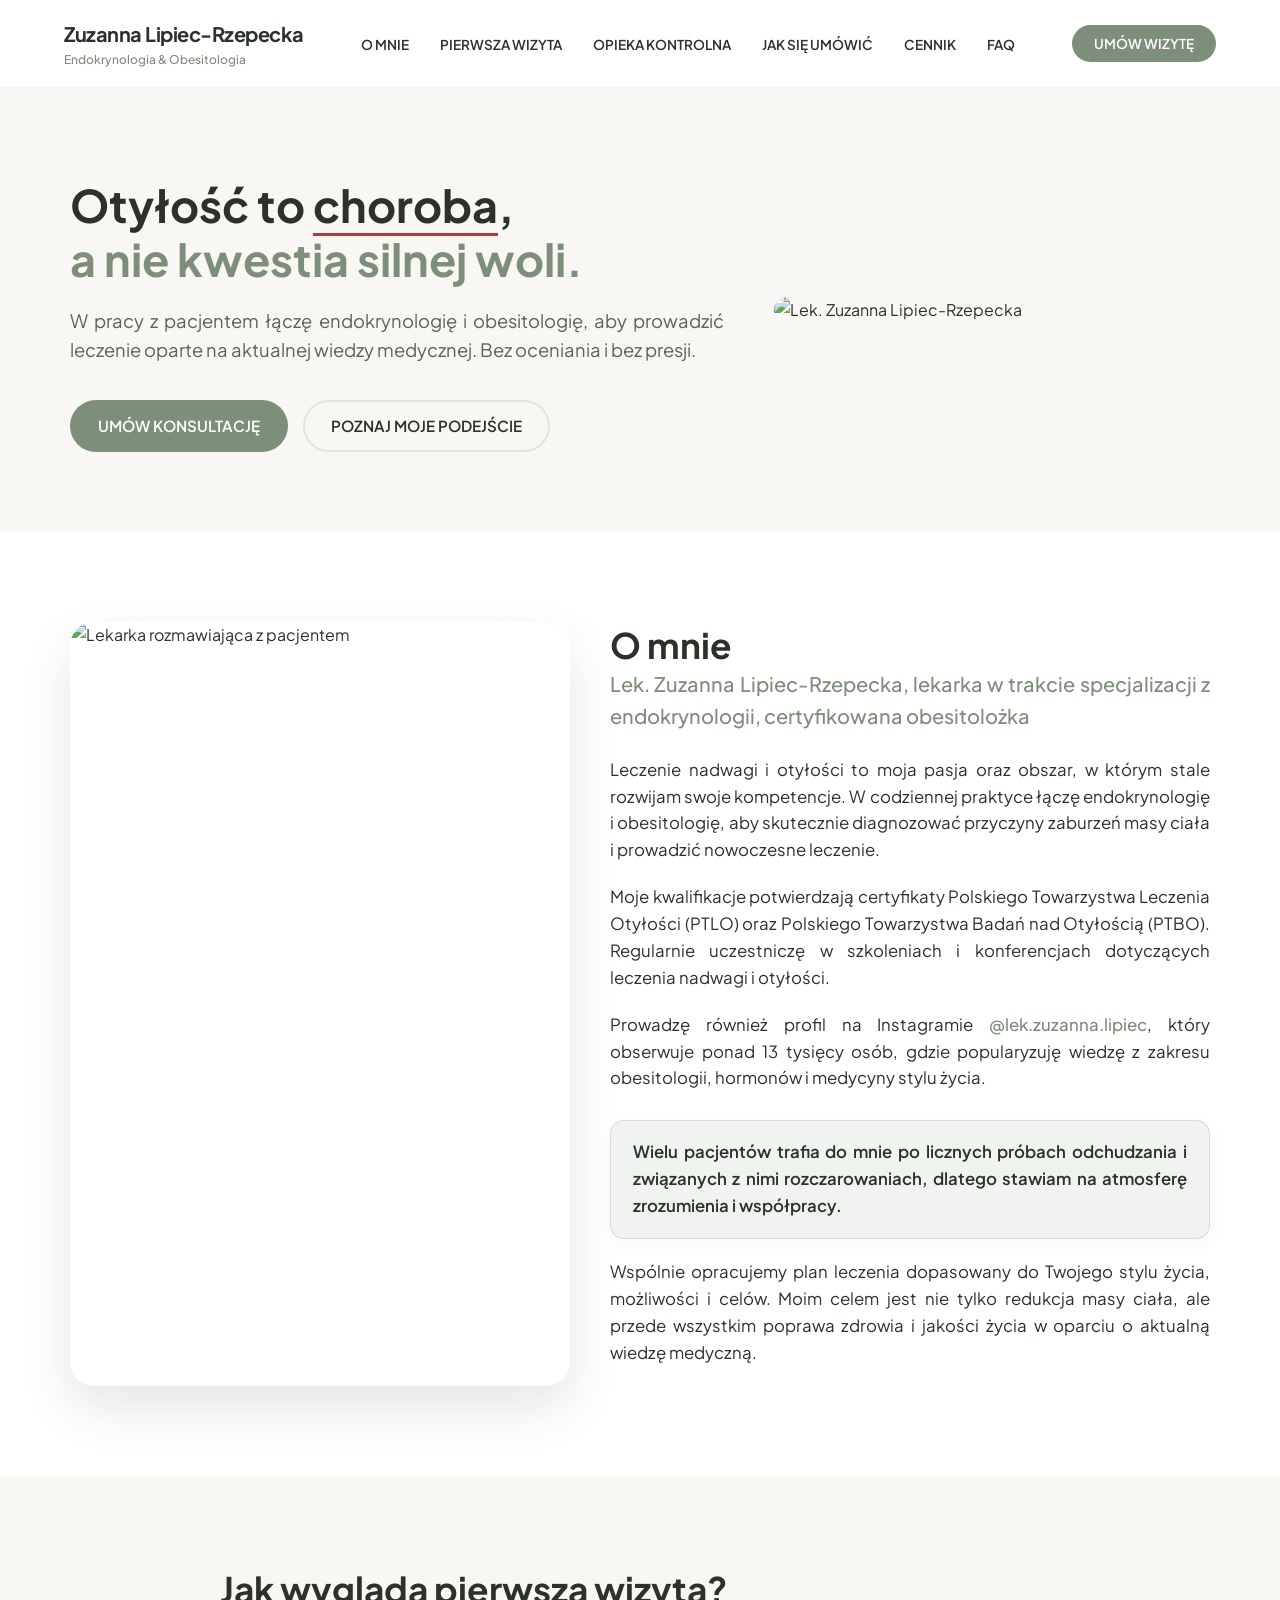
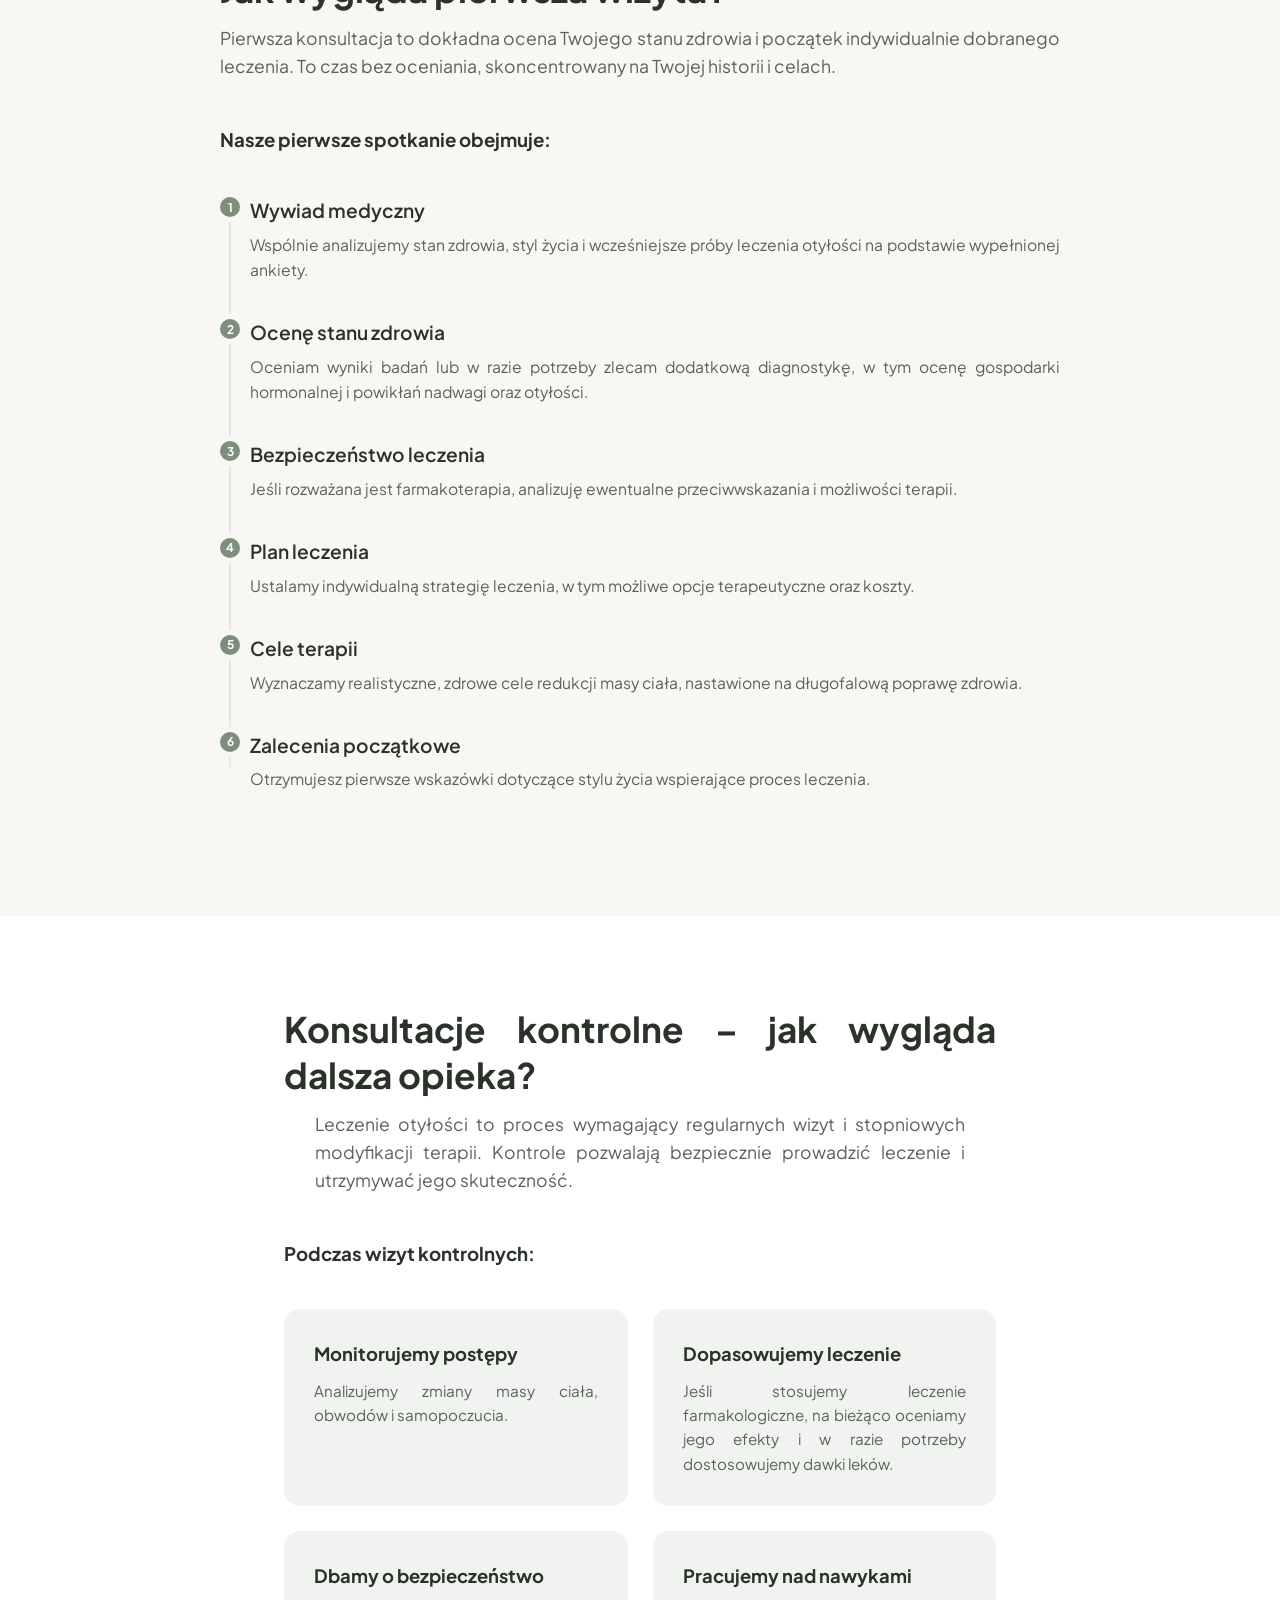
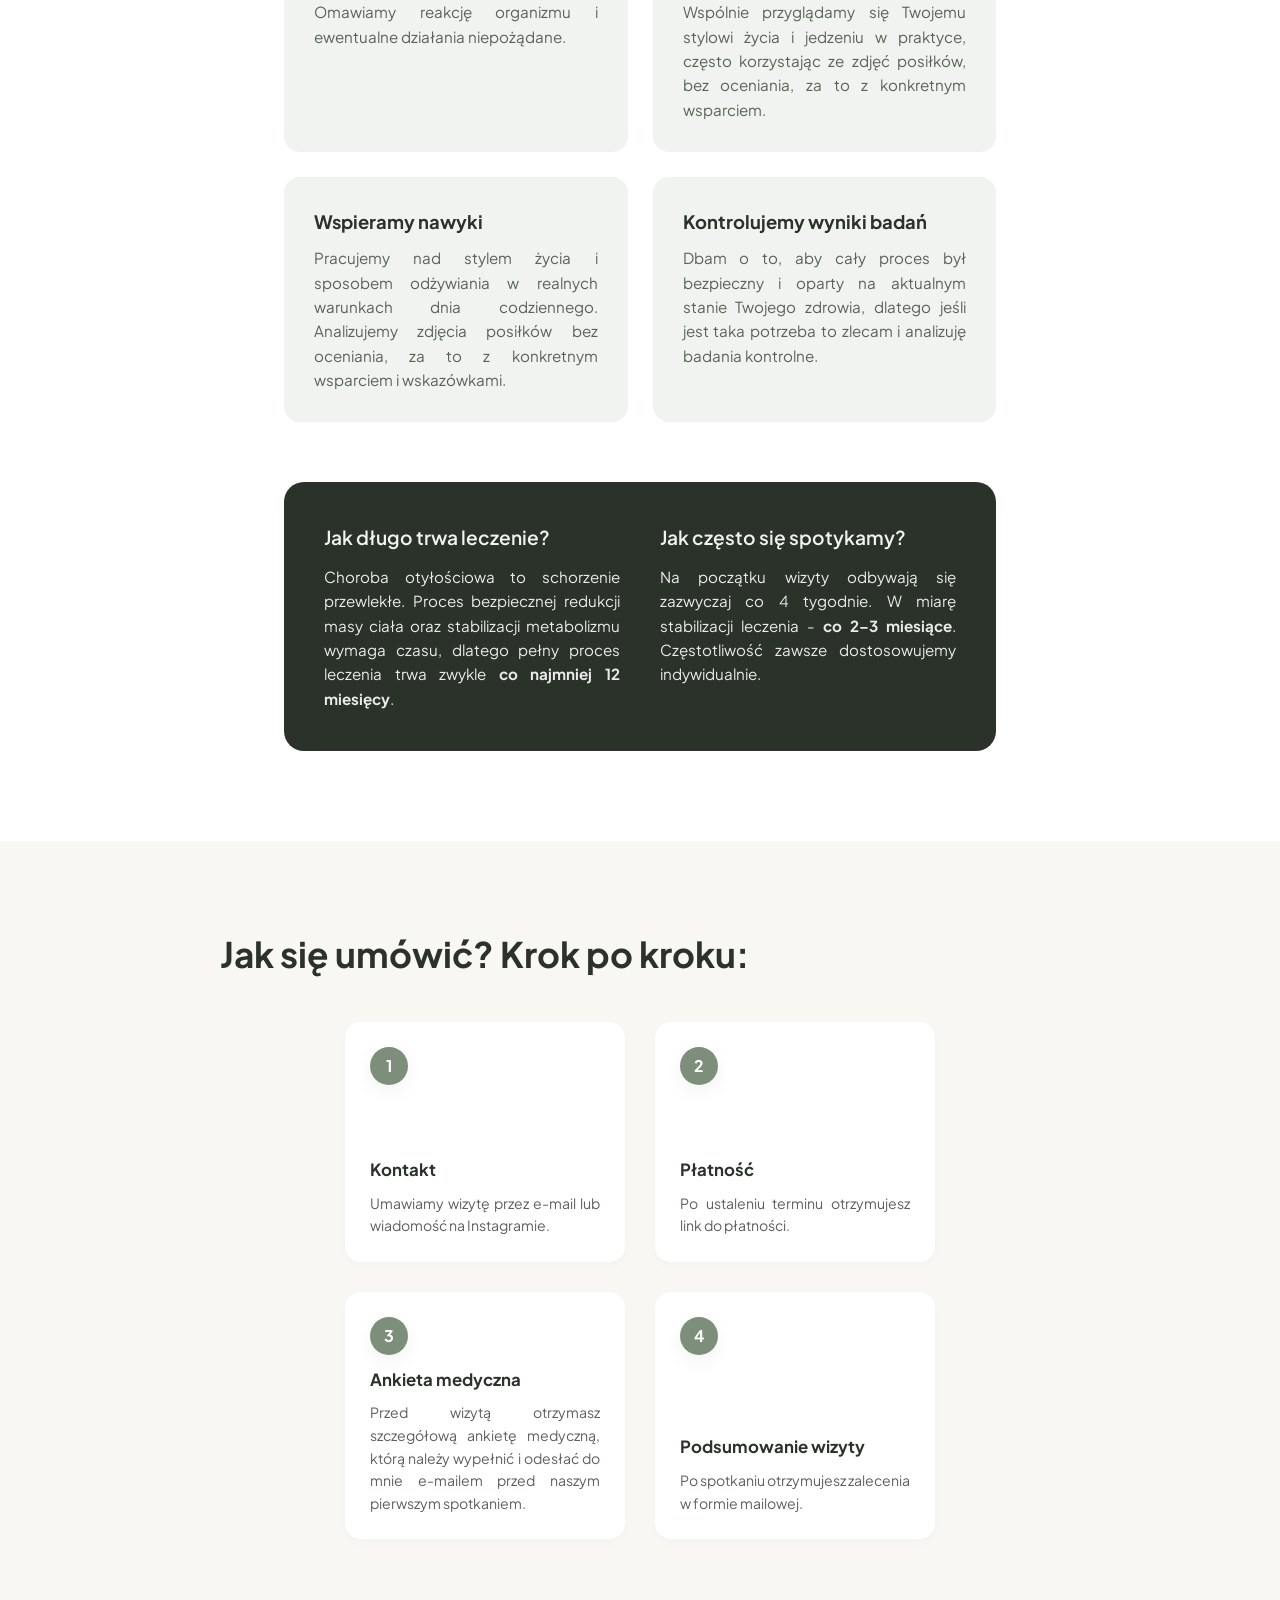
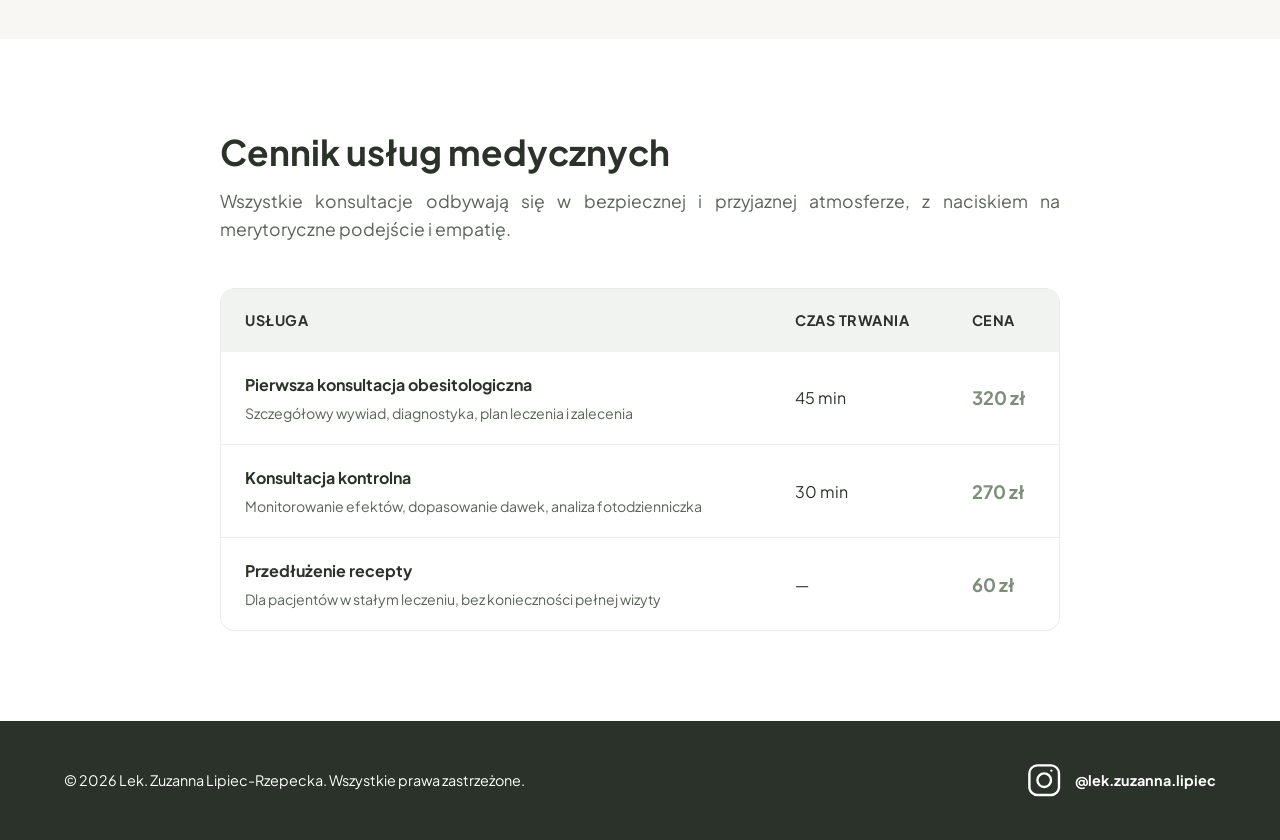
==== commit f889178e: "Add FAQ section" ====
--- a/index.html
+++ b/index.html
@@ -25,6 +25,7 @@
             <a href="#wizyty-kontrolne">OPIEKA KONTROLNA</a>
             <a href="#jak-sie-umowic">JAK SIĘ UMÓWIĆ</a>
             <a href="#cennik">CENNIK</a>
+            <a href="faq.html">FAQ</a>
         </nav>
         <button class="btn-cta alert-trigger" data-message="Napisz wiadomość na profilu @lek.zuzanna.lipiec lub wyślij e-mail, aby ustalić termin wizyty!">
             UMÓW WIZYTĘ
--- a/style.css
+++ b/style.css
@@ -405,6 +405,73 @@
     box-shadow: 0 12px 30px rgba(42,50,41,0.08);
 }
 
+.faq-list {
+    display: grid;
+    gap: 16px;
+    margin-top: 40px;
+}
+
+.faq-item {
+    border: 1px solid rgba(42,50,41,0.12);
+    border-radius: 24px;
+    background-color: var(--white);
+    overflow: hidden;
+    box-shadow: 0 10px 24px rgba(42,50,41,0.06);
+}
+
+.faq-question {
+    width: 100%;
+    background-color: var(--sage-light);
+    border: none;
+    padding: 22px 26px;
+    text-align: left;
+    font-size: 1rem;
+    font-weight: 700;
+    color: var(--text-dark);
+    display: flex;
+    justify-content: space-between;
+    align-items: center;
+    cursor: pointer;
+    border-radius: 24px 24px 0 0;
+}
+
+.faq-question::after {
+    content: '▾';
+    font-size: 1.75rem;
+    line-height: 1;
+    transition: transform 0.25s ease;
+}
+
+.faq-item.open .faq-question::after {
+    transform: rotate(180deg);
+}
+
+.faq-answer {
+    max-height: 0;
+    overflow: hidden;
+    padding: 0 24px;
+    transition: max-height 0.35s ease, padding 0.25s ease;
+    color: var(--text-muted);
+}
+
+.faq-item.open .faq-answer {
+    max-height: 1200px;
+    padding: 18px 24px 24px;
+}
+
+.faq-answer p,
+.faq-answer ul {
+    margin-bottom: 16px;
+}
+
+.faq-answer ul {
+    padding-left: 20px;
+}
+
+.faq-answer li {
+    margin-bottom: 10px;
+}
+
 /* Instagram Badge UI */
 .instagram-badge {
     display: inline-flex;
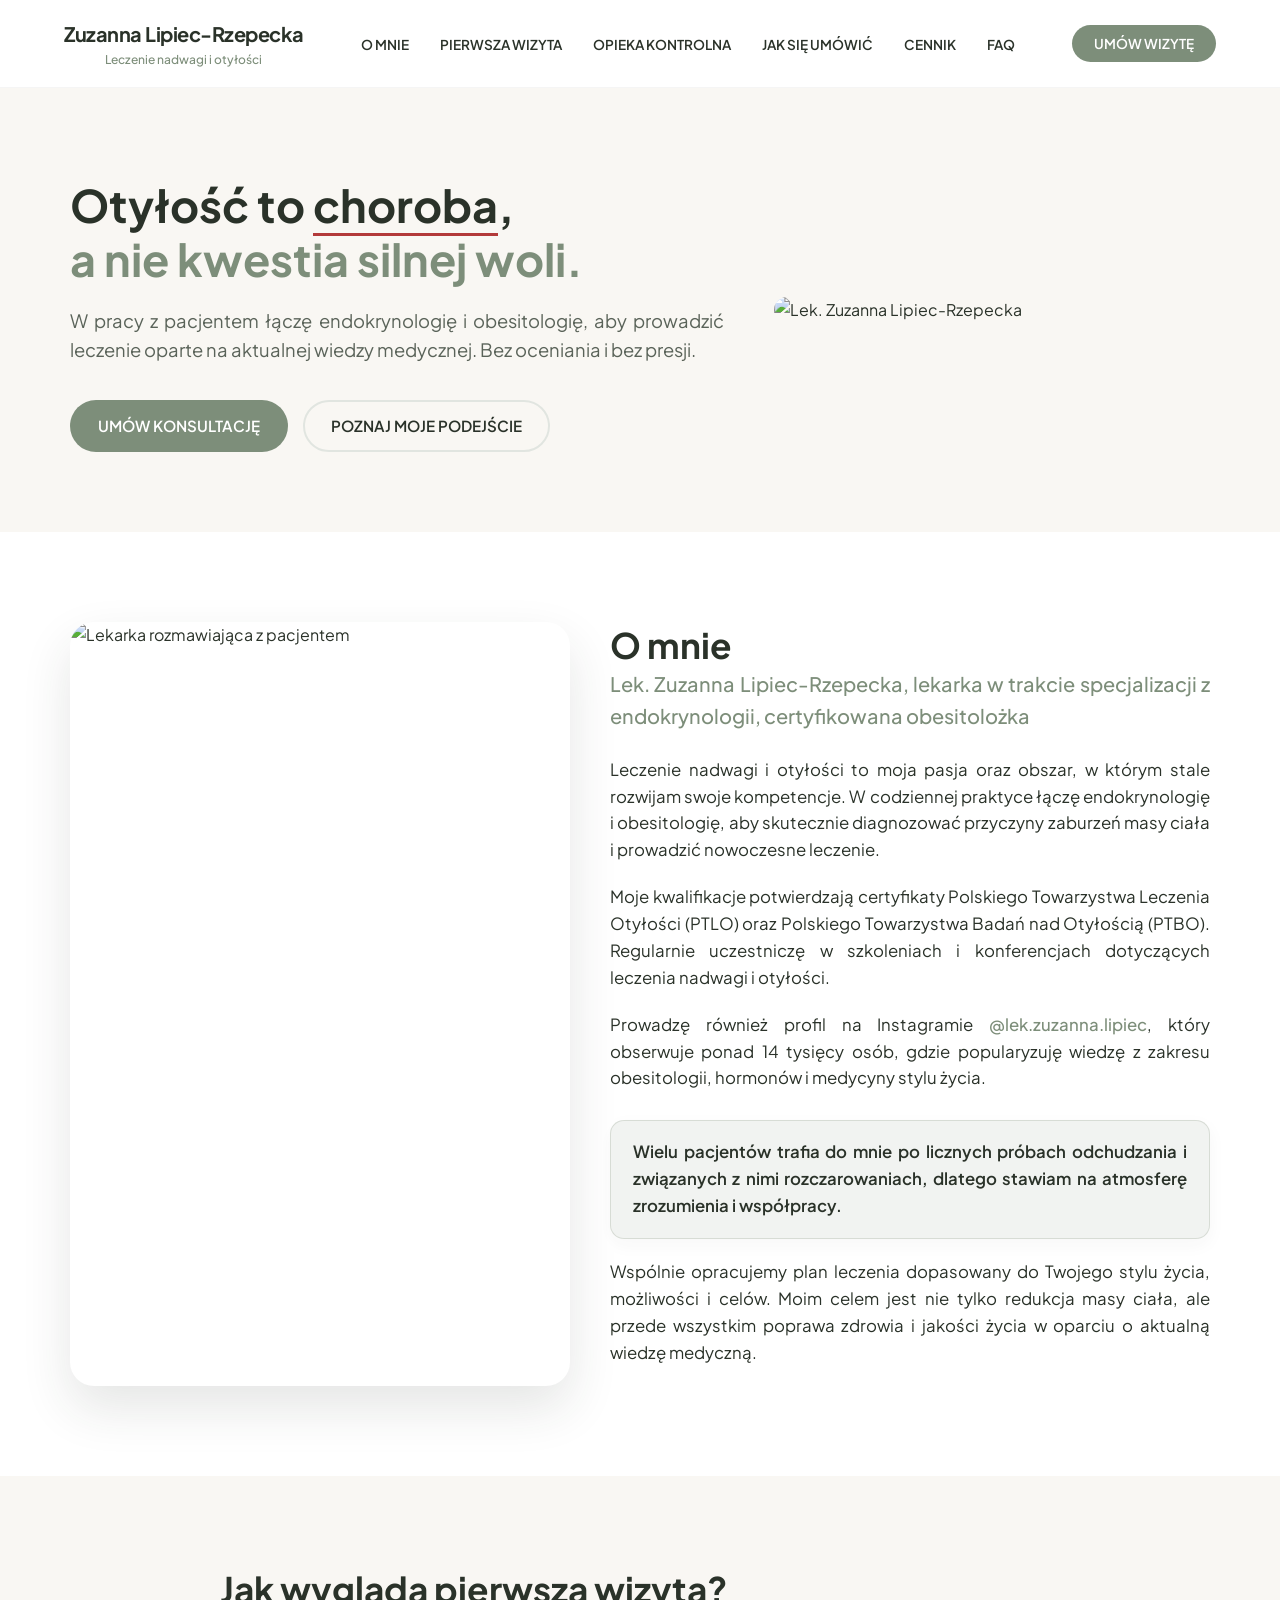
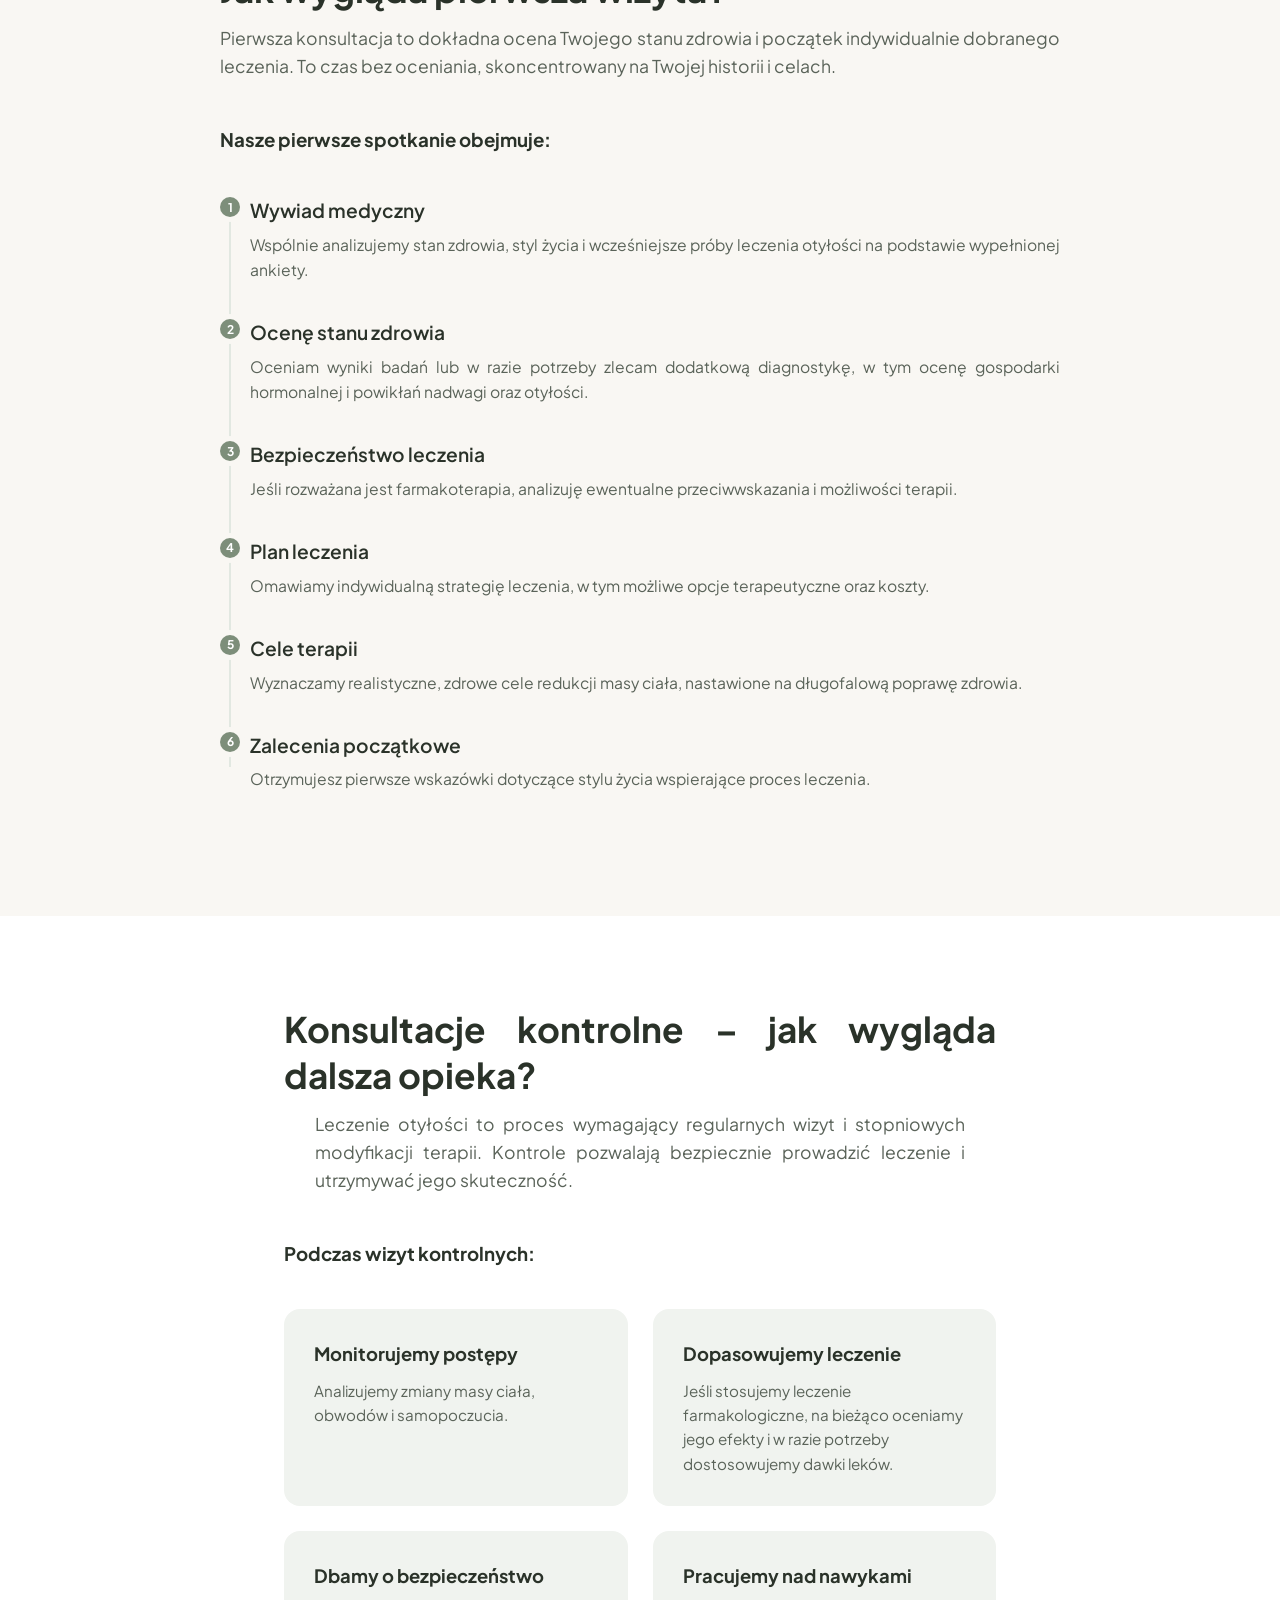
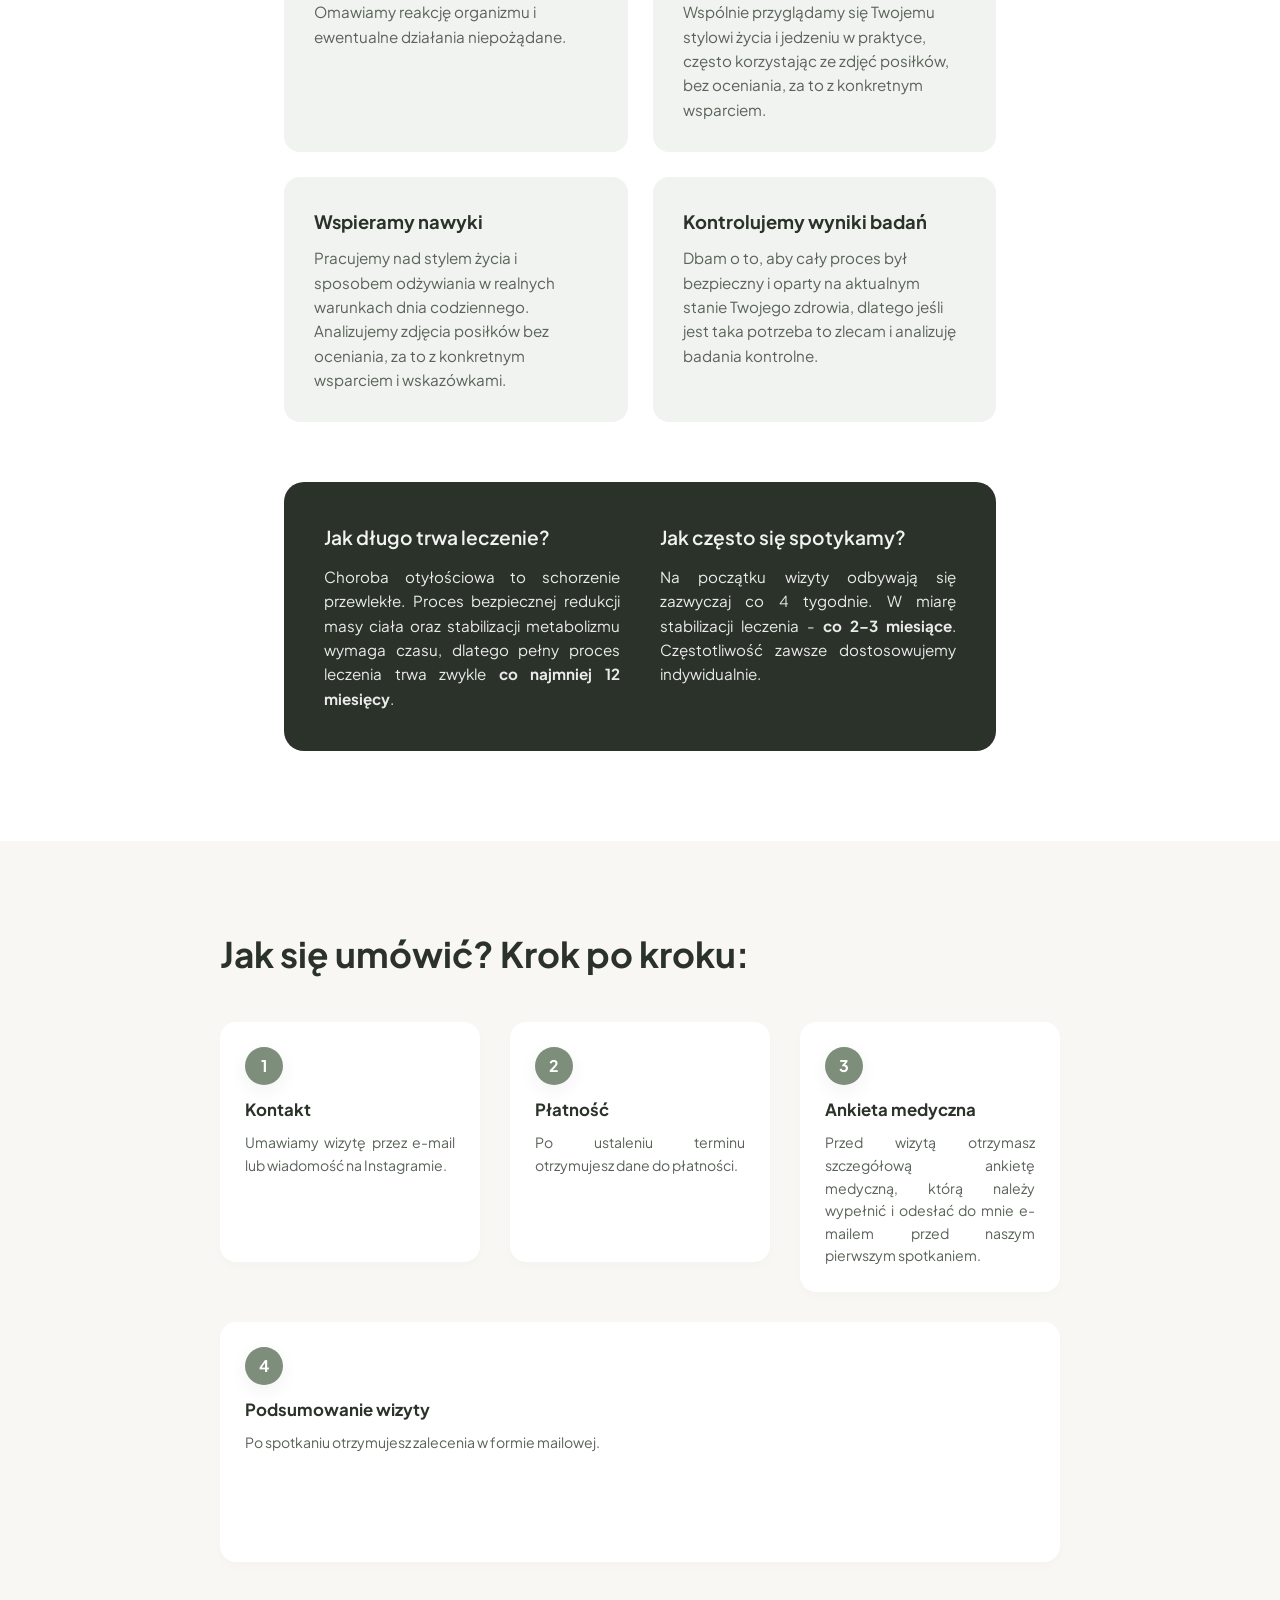
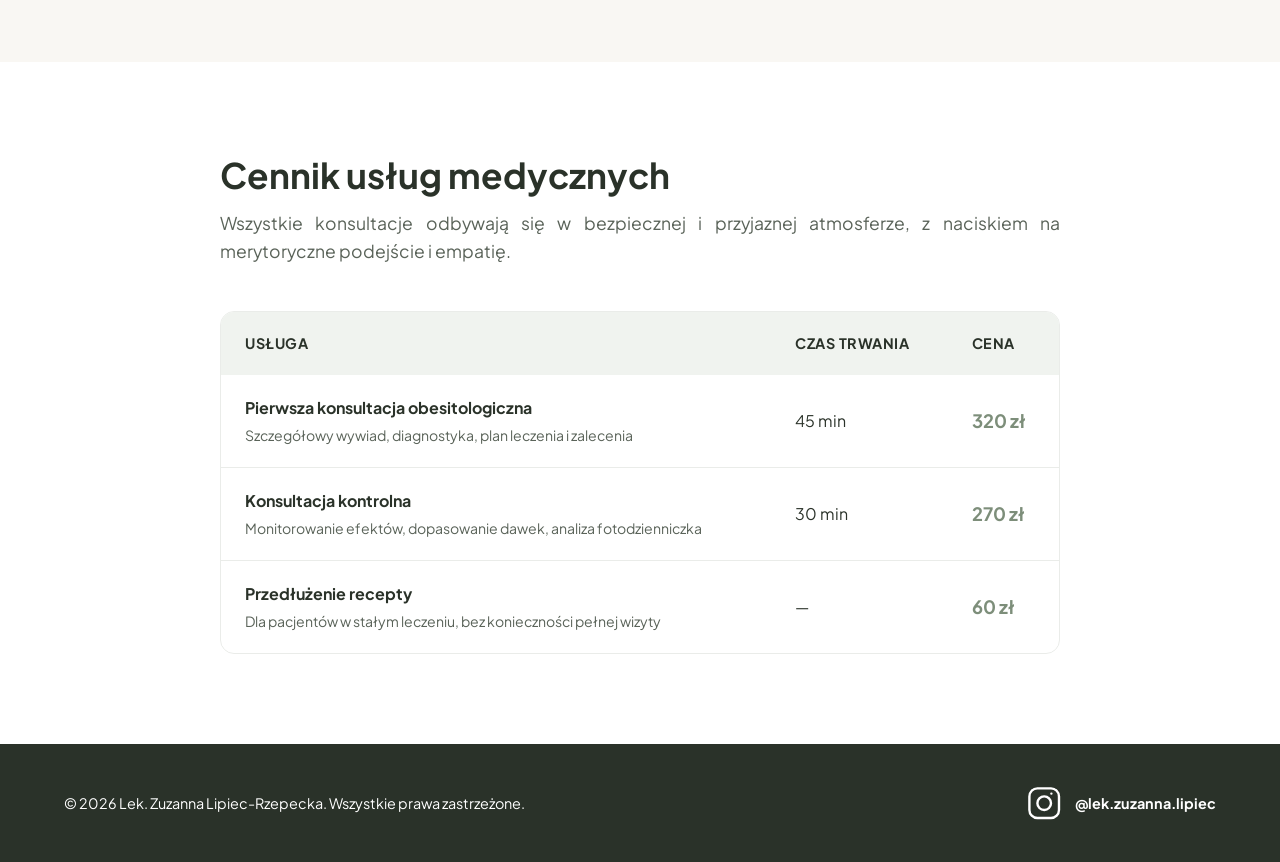
==== commit b75c2eed: "Formatowanie" ====
--- a/index.html
+++ b/index.html
@@ -16,7 +16,7 @@
         <a href="#top" class="logo-link">
             <div class="logo">
                 <span class="logo-main">Zuzanna Lipiec-Rzepecka</span>
-                <span class="logo-sub">Endokrynologia & Obesitologia</span>
+                <span class="logo-sub">Leczenie nadwagi i otyłości</span>
             </div>
         </a>
         <nav class="nav-links">
@@ -66,7 +66,7 @@
                     
                     <p>Moje kwalifikacje potwierdzają certyfikaty Polskiego Towarzystwa Leczenia Otyłości (PTLO) oraz Polskiego Towarzystwa Badań nad Otyłością (PTBO). Regularnie uczestniczę w szkoleniach i konferencjach dotyczących leczenia nadwagi i otyłości.</p>
 
-                    <p>Prowadzę również profil na Instagramie <a href="https://www.instagram.com/lek.zuzanna.lipiec/" target="_blank">@lek.zuzanna.lipiec</a>, który obserwuje ponad 13 tysięcy osób, gdzie popularyzuję wiedzę z zakresu obesitologii, hormonów i medycyny stylu życia.</p>
+                    <p>Prowadzę również profil na Instagramie <a href="https://www.instagram.com/lek.zuzanna.lipiec/" target="_blank">@lek.zuzanna.lipiec</a>, który obserwuje ponad 14 tysięcy osób, gdzie popularyzuję wiedzę z zakresu obesitologii, hormonów i medycyny stylu życia.</p>
                 </div>
                 <div>
                     <p class="about-highlight">Wielu pacjentów trafia do mnie po licznych próbach odchudzania i związanych z nimi rozczarowaniach, dlatego stawiam na atmosferę zrozumienia i współpracy.</p>
@@ -115,7 +115,7 @@
                     <div class="timeline-num">4</div>
                     <div class="timeline-content">
                         <h3>Plan leczenia</h3>
-                        <p>Ustalamy indywidualną strategię leczenia, w tym możliwe opcje terapeutyczne oraz koszty.</p>
+                        <p>Omawiamy indywidualną strategię leczenia, w tym możliwe opcje terapeutyczne oraz koszty.</p>
                     </div>
                 </div>
 
@@ -205,7 +205,7 @@
                 <div class="b-step">
                     <div class="b-text">
                         <h6>Płatność</h6>
-                        <p>Po ustaleniu terminu otrzymujesz link do płatności.</p>
+                        <p>Po ustaleniu terminu otrzymujesz dane do płatności.</p>
                     </div>
                 </div>
                 <div class="b-step">
--- a/style.css
+++ b/style.css
@@ -107,6 +107,7 @@
 .logo {
     display: flex;
     flex-direction: column;
+    align-items: center;
 }
 
 .logo-main,
@@ -405,10 +406,14 @@
     box-shadow: 0 12px 30px rgba(42,50,41,0.08);
 }
 
+.faq-page {
+    padding-top: 60px;
+}
+
 .faq-list {
     display: grid;
-    gap: 16px;
-    margin-top: 40px;
+    gap: 24px;
+    margin-top: 56px;
 }
 
 .faq-item {
@@ -416,14 +421,13 @@
     border-radius: 24px;
     background-color: var(--white);
     overflow: hidden;
-    box-shadow: 0 10px 24px rgba(42,50,41,0.06);
 }
 
 .faq-question {
     width: 100%;
     background-color: var(--sage-light);
     border: none;
-    padding: 22px 26px;
+    padding: 26px 28px;
     text-align: left;
     font-size: 1rem;
     font-weight: 700;
@@ -611,6 +615,7 @@
 .control-card p {
     font-size: 0.95rem;
     color: var(--text-muted);
+    text-align: left;
 }
 
 /* DURATION BOX */
@@ -650,12 +655,16 @@
     margin: 40px auto 0;
     width: min(100%, 1160px);
     display: grid;
-    grid-template-columns: repeat(auto-fit, minmax(240px, 280px));
+    grid-template-columns: repeat(3, minmax(220px, 1fr));
     justify-content: center;
     justify-items: center;
     gap: 30px;
-    align-items: stretch;
+    align-items: start;
     padding-bottom: 10px;
+}
+
+.booking-steps > .b-step:nth-child(4) {
+    grid-column: 1 / -1;
 }
 
 /* Numeracja kafelków (1,2,3...) */
@@ -688,7 +697,7 @@
     box-shadow: 0 4px 10px rgba(0,0,0,0.02);
     display: flex;
     flex-direction: column;
-    justify-content: space-between;
+    justify-content: flex-start;
     width: 100%;
     min-height: 240px;
     text-align: left;
